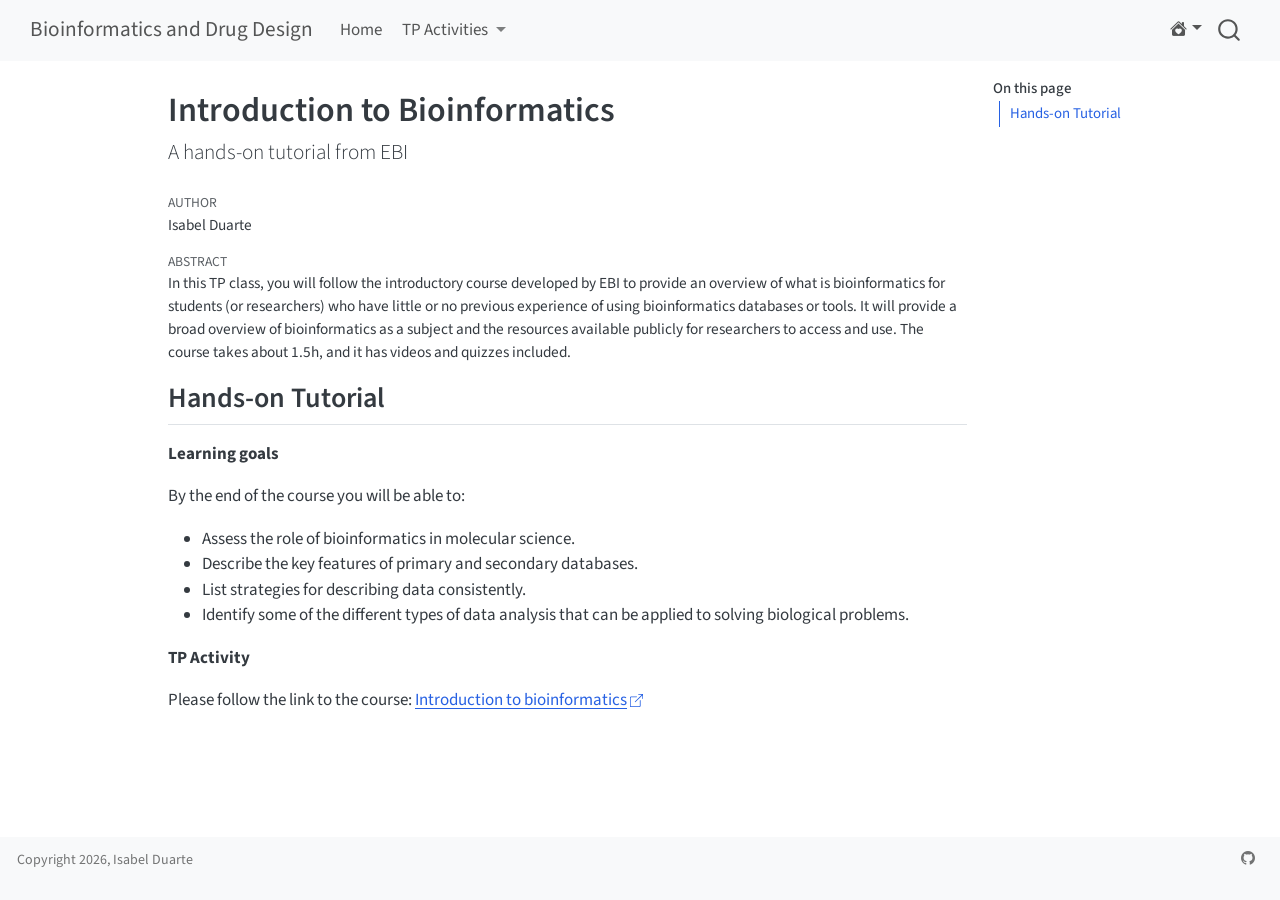
==== docs/1.bioinf-intro-tutorial.html @ 3aa72921 "Corrected Ensembl part2 tutorial" ====
<!DOCTYPE html>
<html xmlns="http://www.w3.org/1999/xhtml" lang="en" xml:lang="en"><head>

<meta charset="utf-8">
<meta name="generator" content="quarto-1.10.18">

<meta name="viewport" content="width=device-width, initial-scale=1.0, user-scalable=yes">

<meta name="author" content="Isabel Duarte">

<title>Introduction to Bioinformatics – Bioinformatics and Drug Design</title>
<style>
/* Default styles provided by pandoc.
** See https://pandoc.org/MANUAL.html#variables-for-html for config info.
*/
span.smallcaps{font-variant: small-caps;}
div.columns{display: flex; gap: 1.5em;}
div.column{flex: auto;}
@media screen {
div.columns{gap: min(4vw, 1.5em);}
div.column{overflow-x: auto;}
}
div.hanging-indent{margin-left: 1.5em; text-indent: -1.5em;}
ul.task-list{list-style: none;}
ul.task-list li input[type="checkbox"] {
  width: 0.8em;
  margin: 0 0.8em 0.2em -1em; /* quarto-specific, see https://github.com/quarto-dev/quarto-cli/issues/4556 */ 
  vertical-align: middle;
}
</style>


<script src="site_libs/quarto-nav/quarto-nav.js"></script>
<script src="site_libs/quarto-nav/headroom.min.js"></script>
<script src="site_libs/clipboard/clipboard.min.js"></script>
<script src="site_libs/quarto-search/autocomplete.umd.js"></script>
<script src="site_libs/quarto-search/fuse.min.js"></script>
<script src="site_libs/quarto-search/quarto-search.js"></script>
<meta name="quarto:offset" content="./">
<script src="site_libs/quarto-html/quarto.js" type="module"></script>
<script src="site_libs/quarto-html/tabsets/tabsets.js" type="module"></script>
<script src="site_libs/quarto-html/popper.min.js"></script>
<script src="site_libs/quarto-html/tippy.umd.min.js"></script>
<script src="site_libs/quarto-html/anchor.min.js"></script>
<link href="site_libs/quarto-html/tippy.css" rel="stylesheet">
<link href="site_libs/quarto-html/quarto-syntax-highlighting-64a204ab8560d761af7679ceaba22944.css" rel="stylesheet" id="quarto-text-highlighting-styles">
<script src="site_libs/bootstrap/bootstrap.min.js"></script>
<link href="site_libs/bootstrap/bootstrap-icons.css" rel="stylesheet">
<link href="site_libs/bootstrap/bootstrap-83ab476c863e17697e9685ff7eb1a190.min.css" rel="stylesheet" append-hash="true" id="quarto-bootstrap" data-mode="light">
<script id="quarto-search-options" type="application/json">{
  "location": "navbar",
  "copy-button": false,
  "collapse-after": 3,
  "panel-placement": "end",
  "type": "overlay",
  "limit": 50,
  "keyboard-shortcut": [
    "f",
    "/",
    "s"
  ],
  "show-item-context": false,
  "language": {
    "search-no-results-text": "No results",
    "search-matching-documents-text": "matching documents",
    "search-copy-link-title": "Copy link to search",
    "search-hide-matches-text": "Hide additional matches",
    "search-more-match-text": "more match in this document",
    "search-more-matches-text": "more matches in this document",
    "search-clear-button-title": "Clear",
    "search-text-placeholder": "",
    "search-detached-cancel-button-title": "Cancel",
    "search-submit-button-title": "Submit",
    "search-label": "Search"
  }
}</script>
<style>html{ scroll-behavior: smooth; }</style>


<link rel="stylesheet" href="styles.css">
</head>

<body class="nav-fixed quarto-light">

<div id="quarto-search-results"></div>
  <header id="quarto-header" class="headroom fixed-top">
    <nav class="navbar navbar-expand-lg " data-bs-theme="dark">
      <div class="navbar-container container-fluid">
      <div class="navbar-brand-container mx-auto">
    <a class="navbar-brand" href="./index.html">
    <span class="navbar-title">Bioinformatics and Drug Design</span>
    </a>
  </div>
            <div id="quarto-search" class="" title="Search"></div>
          <button class="navbar-toggler" type="button" data-bs-toggle="collapse" data-bs-target="#navbarCollapse" aria-controls="navbarCollapse" role="menu" aria-expanded="false" aria-label="Toggle navigation" onclick="if (window.quartoToggleHeadroom) { window.quartoToggleHeadroom(); }">
  <span class="navbar-toggler-icon"></span>
</button>
          <div class="collapse navbar-collapse" id="navbarCollapse">
            <ul class="navbar-nav navbar-nav-scroll me-auto">
  <li class="nav-item">
    <a class="nav-link" href="./index.html"> 
<span class="menu-text">Home</span></a>
  </li>  
  <li class="nav-item dropdown ">
    <a class="nav-link dropdown-toggle" href="#" id="nav-menu-tp-activities" role="link" data-bs-toggle="dropdown" aria-expanded="false">
 <span class="menu-text">TP Activities</span>
    </a>
    <ul class="dropdown-menu" aria-labelledby="nav-menu-tp-activities">    
        <li>
    <a class="dropdown-item" href="./1.bioinf-intro-tutorial.html">
 <span class="dropdown-text">Introduction to Bioinformatics</span></a>
  </li>  
        <li>
    <a class="dropdown-item" href="./2.ensembl-tutorial-part1.html">
 <span class="dropdown-text">Ensembl genes and transcripts | Part 1</span></a>
  </li>  
        <li>
    <a class="dropdown-item" href="./2.ensembl-tutorial-part2.html">
 <span class="dropdown-text">Ensembl genes and transcripts | Part 2</span></a>
  </li>  
    </ul>
  </li>
</ul>
          </div> <!-- /navcollapse -->
            <div class="quarto-navbar-tools">
    <div class="dropdown">
      <a href="" title="" id="quarto-navigation-tool-dropdown-0" class="quarto-navigation-tool dropdown-toggle px-1" data-bs-toggle="dropdown" aria-expanded="false" role="link" aria-label=""><i class="bi bi-house-heart-fill"></i></a>
      <ul class="dropdown-menu" aria-labelledby="quarto-navigation-tool-dropdown-0">
          <li>
            <a class="dropdown-item quarto-navbar-tools-item" href="https://www.ualg.pt/">
            Universidade do Algarve
            </a>
          </li>
      </ul>
    </div>
</div>
      </div> <!-- /container-fluid -->
    </nav>
</header>
<!-- content -->
<div id="quarto-content" class="quarto-container page-columns page-rows-contents page-layout-article page-navbar">
<!-- sidebar -->
<!-- margin-sidebar -->
    <div id="quarto-margin-sidebar" class="sidebar margin-sidebar">
        <nav id="TOC" role="doc-toc" class="toc-active" data-toc-expanded="2">
    <h2 id="toc-title">On this page</h2>
   
  <ul>
  <li><a href="#hands-on-tutorial" id="toc-hands-on-tutorial" class="nav-link active" data-scroll-target="#hands-on-tutorial">Hands-on Tutorial</a></li>
  </ul>
</nav>
    </div>
<!-- main -->
<main class="content" id="quarto-document-content">

<header id="title-block-header" class="quarto-title-block default">
<div class="quarto-title">
<h1 class="title">Introduction to Bioinformatics</h1>
<p class="subtitle lead">A hands-on tutorial from EBI</p>
</div>



<div class="quarto-title-meta">

    <div>
    <div class="quarto-title-meta-heading">Author</div>
    <div class="quarto-title-meta-contents">
             <p>Isabel Duarte </p>
          </div>
  </div>
    
  
    
  </div>
  
<div>
  <div class="abstract">
    <div class="block-title">Abstract</div>
    <p>In this TP class, you will follow the introductory course developed by EBI to provide an overview of what is bioinformatics for students (or researchers) who have little or no previous experience of using bioinformatics databases or tools. It will provide a broad overview of bioinformatics as a subject and the resources available publicly for researchers to access and use. The course takes about 1.5h, and it has videos and quizzes included.</p>
  </div>
</div>


</header>


<section id="hands-on-tutorial" class="level2 unnumbered">
<h2 class="unnumbered anchored" data-anchor-id="hands-on-tutorial">Hands-on Tutorial</h2>
<p><strong>Learning goals</strong></p>
<p>By the end of the course you will be able to:</p>
<ul>
<li>Assess the role of bioinformatics in molecular science.</li>
<li>Describe the key features of primary and secondary databases.</li>
<li>List strategies for describing data consistently.</li>
<li>Identify some of the different types of data analysis that can be applied to solving biological problems.</li>
</ul>
<p><strong>TP Activity</strong></p>
<p>Please follow the link to the course: <a href="https://www.ebi.ac.uk/training/online/courses/bioinformatics-terrified/">Introduction to bioinformatics</a></p>


</section>

<a onclick="window.scrollTo(0, 0); return false;" role="button" id="quarto-back-to-top"><i class="bi bi-arrow-up"></i> Back to top</a></main> <!-- /main -->
<script id="quarto-html-after-body" type="application/javascript">
  window.document.addEventListener("DOMContentLoaded", function (event) {
    const icon = "";
    const anchorJS = new window.AnchorJS();
    anchorJS.options = {
      placement: 'right',
      icon: icon
    };
    anchorJS.add('.anchored');
    const isCodeAnnotation = (el) => {
      for (const clz of el.classList) {
        if (clz.startsWith('code-annotation-')) {                     
          return true;
        }
      }
      return false;
    }
    const onCopySuccess = function(e) {
      // button target
      const button = e.trigger;
      // don't keep focus
      button.blur();
      // flash "checked"
      button.classList.add('code-copy-button-checked');
      var currentTitle = button.getAttribute("title");
      button.setAttribute("title", "Copied!");
      let tooltip;
      if (window.bootstrap) {
        button.setAttribute("data-bs-toggle", "tooltip");
        button.setAttribute("data-bs-placement", "left");
        button.setAttribute("data-bs-title", "Copied!");
        tooltip = new bootstrap.Tooltip(button, 
          { trigger: "manual", 
            customClass: "code-copy-button-tooltip",
            offset: [0, -8]});
        tooltip.show();    
      }
      setTimeout(function() {
        if (tooltip) {
          tooltip.hide();
          button.removeAttribute("data-bs-title");
          button.removeAttribute("data-bs-toggle");
          button.removeAttribute("data-bs-placement");
        }
        button.setAttribute("title", currentTitle);
        button.classList.remove('code-copy-button-checked');
      }, 1000);
      // clear code selection
      e.clearSelection();
    }
    const getTextToCopy = function(trigger) {
      const outerScaffold = trigger.parentElement.cloneNode(true);
      const codeEl = outerScaffold.querySelector('code');
      for (const childEl of codeEl.children) {
        if (isCodeAnnotation(childEl)) {
          childEl.remove();
        }
      }
      return codeEl.innerText;
    }
    const clipboard = new window.ClipboardJS('.code-copy-button:not([data-in-quarto-modal])', {
      text: getTextToCopy
    });
    clipboard.on('success', onCopySuccess);
    if (window.document.getElementById('quarto-embedded-source-code-modal')) {
      const clipboardModal = new window.ClipboardJS('.code-copy-button[data-in-quarto-modal]', {
        text: getTextToCopy,
        container: window.document.getElementById('quarto-embedded-source-code-modal')
      });
      clipboardModal.on('success', onCopySuccess);
    }
      var localhostRegex = new RegExp(/^(?:http|https):\/\/localhost\:?[0-9]*\//);
      var mailtoRegex = new RegExp(/^mailto:/);
        var filterRegex = new RegExp('/' + window.location.host + '/');
      var isInternal = (href) => {
          return filterRegex.test(href) || localhostRegex.test(href) || mailtoRegex.test(href);
      }
      // Inspect non-navigation links and adorn them if external
     var links = window.document.querySelectorAll('a[href]:not(.nav-link):not(.navbar-brand):not(.toc-action):not(.sidebar-link):not(.sidebar-item-toggle):not(.pagination-link):not(.no-external):not([aria-hidden]):not(.dropdown-item):not(.quarto-navigation-tool):not(.about-link)');
      for (var i=0; i<links.length; i++) {
        const link = links[i];
        if (!isInternal(link.href)) {
          // undo the damage that might have been done by quarto-nav.js in the case of
          // links that we want to consider external
          if (link.dataset.originalHref !== undefined) {
            link.href = link.dataset.originalHref;
          }
            // target, if specified
            link.setAttribute("target", "_blank");
            if (link.getAttribute("rel") === null) {
              link.setAttribute("rel", "noopener");
            }
            // default icon
            link.classList.add("external");
        }
      }
    function tippyHover(el, contentFn, onTriggerFn, onUntriggerFn) {
      const config = {
        allowHTML: true,
        maxWidth: 500,
        delay: 100,
        arrow: false,
        appendTo: function(el) {
            return el.parentElement;
        },
        interactive: true,
        interactiveBorder: 10,
        theme: 'quarto',
        placement: 'bottom-start',
      };
      if (contentFn) {
        config.content = contentFn;
      }
      if (onTriggerFn) {
        config.onTrigger = onTriggerFn;
      }
      if (onUntriggerFn) {
        config.onUntrigger = onUntriggerFn;
      }
      window.tippy(el, config); 
    }
    const noterefs = window.document.querySelectorAll('a[role="doc-noteref"]');
    for (var i=0; i<noterefs.length; i++) {
      const ref = noterefs[i];
      tippyHover(ref, function() {
        // use id or data attribute instead here
        let href = ref.getAttribute('data-footnote-href') || ref.getAttribute('href');
        try { href = new URL(href).hash; } catch {}
        const id = href.replace(/^#\/?/, "");
        const note = window.document.getElementById(id);
        if (note) {
          return note.innerHTML;
        } else {
          return "";
        }
      });
    }
    const xrefs = window.document.querySelectorAll('a.quarto-xref');
    const processXRef = (id, note) => {
      // Strip column container classes
      const stripColumnClz = (el) => {
        el.classList.remove("page-full", "page-columns");
        if (el.children) {
          for (const child of el.children) {
            stripColumnClz(child);
          }
        }
      }
      stripColumnClz(note)
      if (id === null || id.startsWith('sec-')) {
        // Special case sections, only their first couple elements
        const container = document.createElement("div");
        if (note.children && note.children.length > 2) {
          container.appendChild(note.children[0].cloneNode(true));
          for (let i = 1; i < note.children.length; i++) {
            const child = note.children[i];
            if (child.tagName === "P" && child.innerText === "") {
              continue;
            } else {
              container.appendChild(child.cloneNode(true));
              break;
            }
          }
          if (window.Quarto?.typesetMath) {
            window.Quarto.typesetMath(container);
          }
          return container.innerHTML
        } else {
          if (window.Quarto?.typesetMath) {
            window.Quarto.typesetMath(note);
          }
          return note.innerHTML;
        }
      } else {
        // Remove any anchor links if they are present
        const anchorLink = note.querySelector('a.anchorjs-link');
        if (anchorLink) {
          anchorLink.remove();
        }
        if (window.Quarto?.typesetMath) {
          window.Quarto.typesetMath(note);
        }
        if (note.classList.contains("callout")) {
          return note.outerHTML;
        } else {
          return note.innerHTML;
        }
      }
    }
    for (var i=0; i<xrefs.length; i++) {
      const xref = xrefs[i];
      tippyHover(xref, undefined, function(instance) {
        instance.disable();
        let url = xref.getAttribute('href');
        let hash = undefined; 
        if (url.startsWith('#')) {
          hash = url;
        } else {
          try { hash = new URL(url).hash; } catch {}
        }
        if (hash) {
          const id = hash.replace(/^#\/?/, "");
          const note = window.document.getElementById(id);
          if (note !== null) {
            try {
              const html = processXRef(id, note.cloneNode(true));
              instance.setContent(html);
            } finally {
              instance.enable();
              instance.show();
            }
          } else {
            // See if we can fetch this
            fetch(url.split('#')[0])
            .then(res => res.text())
            .then(html => {
              const parser = new DOMParser();
              const htmlDoc = parser.parseFromString(html, "text/html");
              const note = htmlDoc.getElementById(id);
              if (note !== null) {
                const html = processXRef(id, note);
                instance.setContent(html);
              } 
            }).finally(() => {
              instance.enable();
              instance.show();
            });
          }
        } else {
          // See if we can fetch a full url (with no hash to target)
          // This is a special case and we should probably do some content thinning / targeting
          fetch(url)
          .then(res => res.text())
          .then(html => {
            const parser = new DOMParser();
            const htmlDoc = parser.parseFromString(html, "text/html");
            const note = htmlDoc.querySelector('main.content');
            if (note !== null) {
              // This should only happen for chapter cross references
              // (since there is no id in the URL)
              // remove the first header
              if (note.children.length > 0 && note.children[0].tagName === "HEADER") {
                note.children[0].remove();
              }
              const html = processXRef(null, note);
              instance.setContent(html);
            } 
          }).finally(() => {
            instance.enable();
            instance.show();
          });
        }
      }, function(instance) {
      });
    }
        let selectedAnnoteEl;
        const selectorForAnnotation = ( cell, annotation) => {
          let cellAttr = 'data-code-cell="' + cell + '"';
          let lineAttr = 'data-code-annotation="' +  annotation + '"';
          const selector = 'span[' + cellAttr + '][' + lineAttr + ']';
          return selector;
        }
        const selectCodeLines = (annoteEl) => {
          const doc = window.document;
          const targetCell = annoteEl.getAttribute("data-target-cell");
          const targetAnnotation = annoteEl.getAttribute("data-target-annotation");
          const annoteSpan = window.document.querySelector(selectorForAnnotation(targetCell, targetAnnotation));
          const lines = annoteSpan.getAttribute("data-code-lines").split(",");
          const lineIds = lines.map((line) => {
            return targetCell + "-" + line;
          })
          let top = null;
          let height = null;
          let parent = null;
          if (lineIds.length > 0) {
              //compute the position of the single el (top and bottom and make a div)
              const el = window.document.getElementById(lineIds[0]);
              top = el.offsetTop;
              height = el.offsetHeight;
              parent = el.parentElement.parentElement;
            if (lineIds.length > 1) {
              const lastEl = window.document.getElementById(lineIds[lineIds.length - 1]);
              const bottom = lastEl.offsetTop + lastEl.offsetHeight;
              height = bottom - top;
            }
            if (top !== null && height !== null && parent !== null) {
              // cook up a div (if necessary) and position it 
              let div = window.document.getElementById("code-annotation-line-highlight");
              if (div === null) {
                div = window.document.createElement("div");
                div.setAttribute("id", "code-annotation-line-highlight");
                div.style.position = 'absolute';
                parent.appendChild(div);
              }
              div.style.top = top - 2 + "px";
              div.style.height = height + 4 + "px";
              div.style.left = 0;
              let gutterDiv = window.document.getElementById("code-annotation-line-highlight-gutter");
              if (gutterDiv === null) {
                gutterDiv = window.document.createElement("div");
                gutterDiv.setAttribute("id", "code-annotation-line-highlight-gutter");
                gutterDiv.style.position = 'absolute';
                const codeCell = window.document.getElementById(targetCell);
                const gutter = codeCell.querySelector('.code-annotation-gutter');
                gutter.appendChild(gutterDiv);
              }
              gutterDiv.style.top = top - 2 + "px";
              gutterDiv.style.height = height + 4 + "px";
            }
            selectedAnnoteEl = annoteEl;
          }
        };
        const unselectCodeLines = () => {
          const elementsIds = ["code-annotation-line-highlight", "code-annotation-line-highlight-gutter"];
          elementsIds.forEach((elId) => {
            const div = window.document.getElementById(elId);
            if (div) {
              div.remove();
            }
          });
          selectedAnnoteEl = undefined;
        };
          // Handle positioning of the toggle
      window.addEventListener(
        "resize",
        throttle(() => {
          elRect = undefined;
          if (selectedAnnoteEl) {
            selectCodeLines(selectedAnnoteEl);
          }
        }, 10)
      );
      function throttle(fn, ms) {
      let throttle = false;
      let timer;
        return (...args) => {
          if(!throttle) { // first call gets through
              fn.apply(this, args);
              throttle = true;
          } else { // all the others get throttled
              if(timer) clearTimeout(timer); // cancel #2
              timer = setTimeout(() => {
                fn.apply(this, args);
                timer = throttle = false;
              }, ms);
          }
        };
      }
        // Attach click handler to the DT
        const annoteDls = window.document.querySelectorAll('dt[data-target-cell]');
        for (const annoteDlNode of annoteDls) {
          annoteDlNode.addEventListener('click', (event) => {
            const clickedEl = event.target;
            if (clickedEl !== selectedAnnoteEl) {
              unselectCodeLines();
              const activeEl = window.document.querySelector('dt[data-target-cell].code-annotation-active');
              if (activeEl) {
                activeEl.classList.remove('code-annotation-active');
              }
              selectCodeLines(clickedEl);
              clickedEl.classList.add('code-annotation-active');
            } else {
              // Unselect the line
              unselectCodeLines();
              clickedEl.classList.remove('code-annotation-active');
            }
          });
        }
    const findCites = (el) => {
      const parentEl = el.parentElement;
      if (parentEl) {
        const cites = parentEl.dataset.cites;
        if (cites) {
          return {
            el,
            cites: cites.split(' ')
          };
        } else {
          return findCites(el.parentElement)
        }
      } else {
        return undefined;
      }
    };
    var bibliorefs = window.document.querySelectorAll('a[role="doc-biblioref"]');
    for (var i=0; i<bibliorefs.length; i++) {
      const ref = bibliorefs[i];
      const citeInfo = findCites(ref);
      if (citeInfo) {
        tippyHover(citeInfo.el, function() {
          var popup = window.document.createElement('div');
          citeInfo.cites.forEach(function(cite) {
            var citeDiv = window.document.createElement('div');
            citeDiv.classList.add('hanging-indent');
            citeDiv.classList.add('csl-entry');
            var biblioDiv = window.document.getElementById('ref-' + cite);
            if (biblioDiv) {
              citeDiv.innerHTML = biblioDiv.innerHTML;
            }
            popup.appendChild(citeDiv);
          });
          return popup.innerHTML;
        });
      }
    }
  });
  </script>
</div> <!-- /content -->
<footer class="footer">
  <div class="nav-footer">
    <div class="nav-footer-left">
<p>Copyright 2026, Isabel Duarte</p>
</div>   
    <div class="nav-footer-center">
      &nbsp;
    </div>
    <div class="nav-footer-right">
      <ul class="footer-items list-unstyled">
    <li class="nav-item compact">
    <a class="nav-link" href="https://github.com/instructr/ualg.bioinf.drug.design.2026">
      <i class="bi bi-github" role="img">
</i> 
    </a>
  </li>  
</ul>
    </div>
  </div>
</footer>




<script src="site_libs/quarto-html/zenscroll-min.js"></script>
</body></html>
---- docs/site_libs/quarto-html/tippy.css ----
.tippy-box[data-animation=fade][data-state=hidden]{opacity:0}[data-tippy-root]{max-width:calc(100vw - 10px)}.tippy-box{position:relative;background-color:#333;color:#fff;border-radius:4px;font-size:14px;line-height:1.4;white-space:normal;outline:0;transition-property:transform,visibility,opacity}.tippy-box[data-placement^=top]>.tippy-arrow{bottom:0}.tippy-box[data-placement^=top]>.tippy-arrow:before{bottom:-7px;left:0;border-width:8px 8px 0;border-top-color:initial;transform-origin:center top}.tippy-box[data-placement^=bottom]>.tippy-arrow{top:0}.tippy-box[data-placement^=bottom]>.tippy-arrow:before{top:-7px;left:0;border-width:0 8px 8px;border-bottom-color:initial;transform-origin:center bottom}.tippy-box[data-placement^=left]>.tippy-arrow{right:0}.tippy-box[data-placement^=left]>.tippy-arrow:before{border-width:8px 0 8px 8px;border-left-color:initial;right:-7px;transform-origin:center left}.tippy-box[data-placement^=right]>.tippy-arrow{left:0}.tippy-box[data-placement^=right]>.tippy-arrow:before{left:-7px;border-width:8px 8px 8px 0;border-right-color:initial;transform-origin:center right}.tippy-box[data-inertia][data-state=visible]{transition-timing-function:cubic-bezier(.54,1.5,.38,1.11)}.tippy-arrow{width:16px;height:16px;color:#333}.tippy-arrow:before{content:"";position:absolute;border-color:transparent;border-style:solid}.tippy-content{position:relative;padding:5px 9px;z-index:1}
---- docs/site_libs/quarto-html/quarto-syntax-highlighting-64a204ab8560d761af7679ceaba22944.css ----
/* quarto syntax highlight colors */
:root {
  --quarto-hl-ot-color: #003B4F;
  --quarto-hl-at-color: #657422;
  --quarto-hl-ss-color: #20794D;
  --quarto-hl-an-color: #5E5E5E;
  --quarto-hl-fu-color: #4758AB;
  --quarto-hl-st-color: #20794D;
  --quarto-hl-cf-color: #003B4F;
  --quarto-hl-op-color: #5E5E5E;
  --quarto-hl-er-color: #AD0000;
  --quarto-hl-bn-color: #AD0000;
  --quarto-hl-al-color: #AD0000;
  --quarto-hl-va-color: #111111;
  --quarto-hl-bu-color: inherit;
  --quarto-hl-ex-color: inherit;
  --quarto-hl-pp-color: #AD0000;
  --quarto-hl-in-color: #5E5E5E;
  --quarto-hl-vs-color: #20794D;
  --quarto-hl-wa-color: #5E5E5E;
  --quarto-hl-do-color: #5E5E5E;
  --quarto-hl-im-color: #00769E;
  --quarto-hl-ch-color: #20794D;
  --quarto-hl-dt-color: #AD0000;
  --quarto-hl-fl-color: #AD0000;
  --quarto-hl-co-color: #5E5E5E;
  --quarto-hl-cv-color: #5E5E5E;
  --quarto-hl-cn-color: #8f5902;
  --quarto-hl-sc-color: #5E5E5E;
  --quarto-hl-dv-color: #AD0000;
  --quarto-hl-kw-color: #003B4F;
}

/* other quarto variables */
:root {
  --quarto-font-monospace: SFMono-Regular, Menlo, Monaco, Consolas, "Liberation Mono", "Courier New", monospace;
}

/* syntax highlight based on Pandoc's rules */
pre > code.sourceCode > span {
  color: #003B4F;
}

code.sourceCode > span {
  color: #003B4F;
}

div.sourceCode,
div.sourceCode pre.sourceCode {
  color: #003B4F;
}

/* Normal */
code span {
  color: #003B4F;
}

/* Alert */
code span.al {
  color: #AD0000;
  font-style: inherit;
}

/* Annotation */
code span.an {
  color: #5E5E5E;
  font-style: inherit;
}

/* Attribute */
code span.at {
  color: #657422;
  font-style: inherit;
}

/* BaseN */
code span.bn {
  color: #AD0000;
  font-style: inherit;
}

/* BuiltIn */
code span.bu {
  font-style: inherit;
}

/* ControlFlow */
code span.cf {
  color: #003B4F;
  font-weight: bold;
  font-style: inherit;
}

/* Char */
code span.ch {
  color: #20794D;
  font-style: inherit;
}

/* Constant */
code span.cn {
  color: #8f5902;
  font-style: inherit;
}

/* Comment */
code span.co {
  color: #5E5E5E;
  font-style: inherit;
}

/* CommentVar */
code span.cv {
  color: #5E5E5E;
  font-style: italic;
}

/* Documentation */
code span.do {
  color: #5E5E5E;
  font-style: italic;
}

/* DataType */
code span.dt {
  color: #AD0000;
  font-style: inherit;
}

/* DecVal */
code span.dv {
  color: #AD0000;
  font-style: inherit;
}

/* Error */
code span.er {
  color: #AD0000;
  font-style: inherit;
}

/* Extension */
code span.ex {
  font-style: inherit;
}

/* Float */
code span.fl {
  color: #AD0000;
  font-style: inherit;
}

/* Function */
code span.fu {
  color: #4758AB;
  font-style: inherit;
}

/* Import */
code span.im {
  color: #00769E;
  font-style: inherit;
}

/* Information */
code span.in {
  color: #5E5E5E;
  font-style: inherit;
}

/* Keyword */
code span.kw {
  color: #003B4F;
  font-weight: bold;
  font-style: inherit;
}

/* Operator */
code span.op {
  color: #5E5E5E;
  font-style: inherit;
}

/* Other */
code span.ot {
  color: #003B4F;
  font-style: inherit;
}

/* Preprocessor */
code span.pp {
  color: #AD0000;
  font-style: inherit;
}

/* SpecialChar */
code span.sc {
  color: #5E5E5E;
  font-style: inherit;
}

/* SpecialString */
code span.ss {
  color: #20794D;
  font-style: inherit;
}

/* String */
code span.st {
  color: #20794D;
  font-style: inherit;
}

/* Variable */
code span.va {
  color: #111111;
  font-style: inherit;
}

/* VerbatimString */
code span.vs {
  color: #20794D;
  font-style: inherit;
}

/* Warning */
code span.wa {
  color: #5E5E5E;
  font-style: italic;
}

.prevent-inlining {
  content: "</";
}

/*# sourceMappingURL=9d8d5bb603a83b8298b89080a598c93b.css.map */
---- docs/styles.css ----
/* Light styling for the tutorial callouts.
   Delete this file (and the `css:` line in the YAML header) if you prefer
   plain Quarto defaults. */

:root {
  --tut-handson: #1e6b52;
  --tut-question: #8a5a00;
  --tut-answer: #2b5d9e;
}

/* Hands-on blocks (callout-tip) */
div.callout-tip.callout {
  border-left-color: var(--tut-handson);
}
div.callout-tip .callout-title {
  background-color: rgba(30, 107, 82, 0.08);
}

/* Question blocks (callout-warning) */
div.callout-warning.callout {
  border-left-color: var(--tut-question);
}
div.callout-warning .callout-title {
  background-color: rgba(138, 90, 0, 0.08);
}

/* Answers nested inside questions */
div.callout-warning div.callout-note.callout {
  border-left-color: var(--tut-answer);
  margin-top: 0.75rem;
}

/* A little more room around figures */
figure {
  margin: 2rem auto;
}

figcaption {
  font-size: 0.9em;
  color: #555;
}

/* Practical-details table */
table {
  font-size: 0.95em;
}
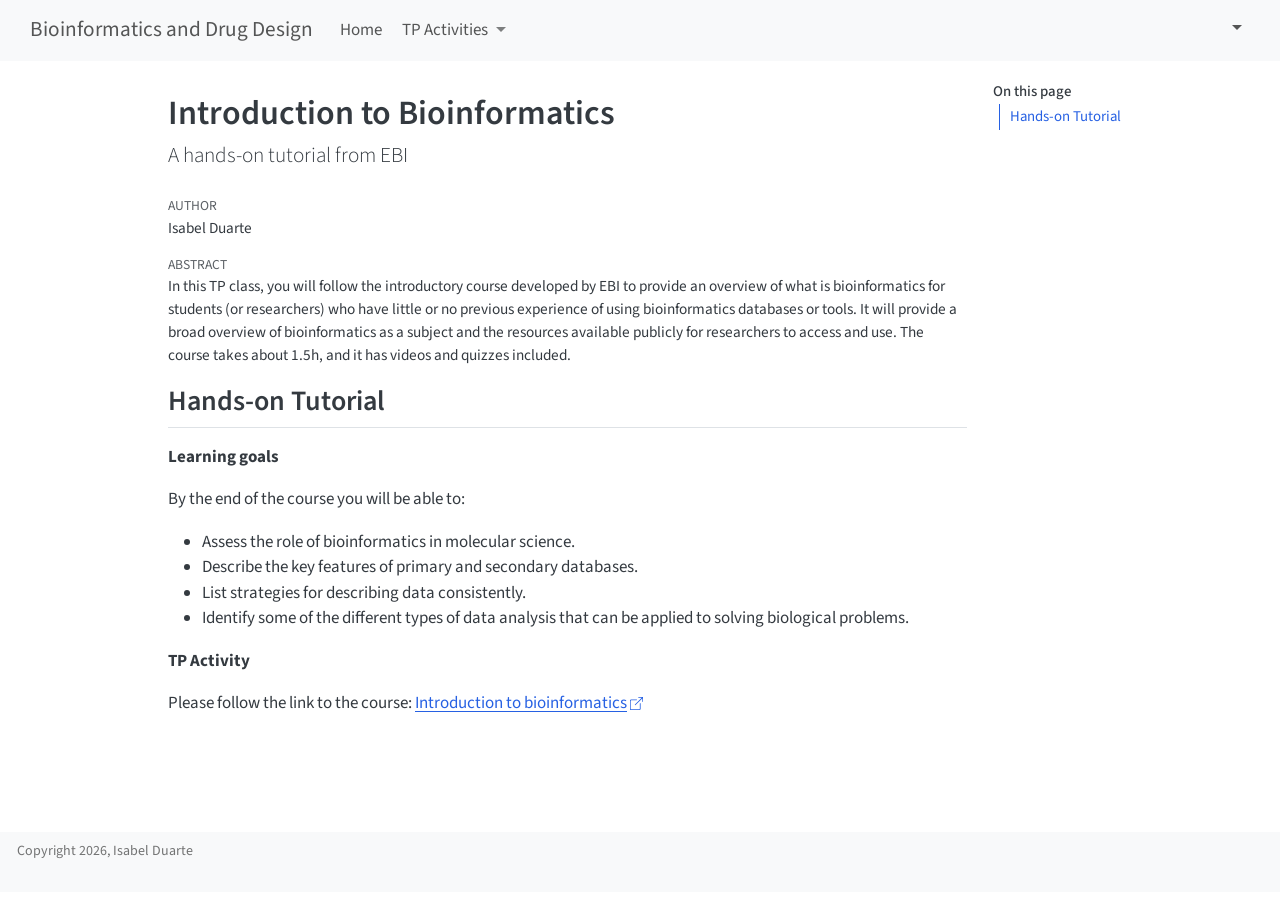
==== commit 2593bb81: "Publish UniProt tutorial" ====
--- a/docs/1.bioinf-intro-tutorial.html
+++ b/docs/1.bioinf-intro-tutorial.html
@@ -2,7 +2,7 @@
 <html xmlns="http://www.w3.org/1999/xhtml" lang="en" xml:lang="en"><head>
 
 <meta charset="utf-8">
-<meta name="generator" content="quarto-1.10.18">
+<meta name="generator" content="quarto-1.5.57">
 
 <meta name="viewport" content="width=device-width, initial-scale=1.0, user-scalable=yes">
 
@@ -10,16 +10,10 @@
 
 <title>Introduction to Bioinformatics – Bioinformatics and Drug Design</title>
 <style>
-/* Default styles provided by pandoc.
-** See https://pandoc.org/MANUAL.html#variables-for-html for config info.
-*/
+code{white-space: pre-wrap;}
 span.smallcaps{font-variant: small-caps;}
-div.columns{display: flex; gap: 1.5em;}
-div.column{flex: auto;}
-@media screen {
-div.columns{gap: min(4vw, 1.5em);}
-div.column{overflow-x: auto;}
-}
+div.columns{display: flex; gap: min(4vw, 1.5em);}
+div.column{flex: auto; overflow-x: auto;}
 div.hanging-indent{margin-left: 1.5em; text-indent: -1.5em;}
 ul.task-list{list-style: none;}
 ul.task-list li input[type="checkbox"] {
@@ -37,16 +31,15 @@
 <script src="site_libs/quarto-search/fuse.min.js"></script>
 <script src="site_libs/quarto-search/quarto-search.js"></script>
 <meta name="quarto:offset" content="./">
-<script src="site_libs/quarto-html/quarto.js" type="module"></script>
-<script src="site_libs/quarto-html/tabsets/tabsets.js" type="module"></script>
+<script src="site_libs/quarto-html/quarto.js"></script>
 <script src="site_libs/quarto-html/popper.min.js"></script>
 <script src="site_libs/quarto-html/tippy.umd.min.js"></script>
 <script src="site_libs/quarto-html/anchor.min.js"></script>
 <link href="site_libs/quarto-html/tippy.css" rel="stylesheet">
-<link href="site_libs/quarto-html/quarto-syntax-highlighting-64a204ab8560d761af7679ceaba22944.css" rel="stylesheet" id="quarto-text-highlighting-styles">
+<link href="site_libs/quarto-html/quarto-syntax-highlighting.css" rel="stylesheet" id="quarto-text-highlighting-styles">
 <script src="site_libs/bootstrap/bootstrap.min.js"></script>
 <link href="site_libs/bootstrap/bootstrap-icons.css" rel="stylesheet">
-<link href="site_libs/bootstrap/bootstrap-83ab476c863e17697e9685ff7eb1a190.min.css" rel="stylesheet" append-hash="true" id="quarto-bootstrap" data-mode="light">
+<link href="site_libs/bootstrap/bootstrap.min.css" rel="stylesheet" id="quarto-bootstrap" data-mode="light">
 <script id="quarto-search-options" type="application/json">{
   "location": "navbar",
   "copy-button": false,
@@ -80,7 +73,7 @@
 <link rel="stylesheet" href="styles.css">
 </head>
 
-<body class="nav-fixed quarto-light">
+<body class="nav-fixed">
 
 <div id="quarto-search-results"></div>
   <header id="quarto-header" class="headroom fixed-top">
@@ -118,6 +111,10 @@
     <a class="dropdown-item" href="./2.ensembl-tutorial-part2.html">
  <span class="dropdown-text">Ensembl genes and transcripts | Part 2</span></a>
   </li>  
+        <li>
+    <a class="dropdown-item" href="./3.uniprot-tutorial.html">
+ <span class="dropdown-text">One protein along the UniProt page</span></a>
+  </li>  
     </ul>
   </li>
 </ul>
@@ -203,250 +200,246 @@
 
 <a onclick="window.scrollTo(0, 0); return false;" role="button" id="quarto-back-to-top"><i class="bi bi-arrow-up"></i> Back to top</a></main> <!-- /main -->
 <script id="quarto-html-after-body" type="application/javascript">
-  window.document.addEventListener("DOMContentLoaded", function (event) {
-    const icon = "";
-    const anchorJS = new window.AnchorJS();
-    anchorJS.options = {
-      placement: 'right',
-      icon: icon
-    };
-    anchorJS.add('.anchored');
-    const isCodeAnnotation = (el) => {
-      for (const clz of el.classList) {
-        if (clz.startsWith('code-annotation-')) {                     
-          return true;
-        }
-      }
-      return false;
-    }
-    const onCopySuccess = function(e) {
-      // button target
-      const button = e.trigger;
-      // don't keep focus
-      button.blur();
-      // flash "checked"
-      button.classList.add('code-copy-button-checked');
-      var currentTitle = button.getAttribute("title");
-      button.setAttribute("title", "Copied!");
-      let tooltip;
-      if (window.bootstrap) {
-        button.setAttribute("data-bs-toggle", "tooltip");
-        button.setAttribute("data-bs-placement", "left");
-        button.setAttribute("data-bs-title", "Copied!");
-        tooltip = new bootstrap.Tooltip(button, 
-          { trigger: "manual", 
-            customClass: "code-copy-button-tooltip",
-            offset: [0, -8]});
-        tooltip.show();    
-      }
-      setTimeout(function() {
-        if (tooltip) {
-          tooltip.hide();
-          button.removeAttribute("data-bs-title");
-          button.removeAttribute("data-bs-toggle");
-          button.removeAttribute("data-bs-placement");
-        }
-        button.setAttribute("title", currentTitle);
-        button.classList.remove('code-copy-button-checked');
-      }, 1000);
-      // clear code selection
-      e.clearSelection();
-    }
-    const getTextToCopy = function(trigger) {
-      const outerScaffold = trigger.parentElement.cloneNode(true);
-      const codeEl = outerScaffold.querySelector('code');
+window.document.addEventListener("DOMContentLoaded", function (event) {
+  const toggleBodyColorMode = (bsSheetEl) => {
+    const mode = bsSheetEl.getAttribute("data-mode");
+    const bodyEl = window.document.querySelector("body");
+    if (mode === "dark") {
+      bodyEl.classList.add("quarto-dark");
+      bodyEl.classList.remove("quarto-light");
+    } else {
+      bodyEl.classList.add("quarto-light");
+      bodyEl.classList.remove("quarto-dark");
+    }
+  }
+  const toggleBodyColorPrimary = () => {
+    const bsSheetEl = window.document.querySelector("link#quarto-bootstrap");
+    if (bsSheetEl) {
+      toggleBodyColorMode(bsSheetEl);
+    }
+  }
+  toggleBodyColorPrimary();  
+  const icon = "";
+  const anchorJS = new window.AnchorJS();
+  anchorJS.options = {
+    placement: 'right',
+    icon: icon
+  };
+  anchorJS.add('.anchored');
+  const isCodeAnnotation = (el) => {
+    for (const clz of el.classList) {
+      if (clz.startsWith('code-annotation-')) {                     
+        return true;
+      }
+    }
+    return false;
+  }
+  const onCopySuccess = function(e) {
+    // button target
+    const button = e.trigger;
+    // don't keep focus
+    button.blur();
+    // flash "checked"
+    button.classList.add('code-copy-button-checked');
+    var currentTitle = button.getAttribute("title");
+    button.setAttribute("title", "Copied!");
+    let tooltip;
+    if (window.bootstrap) {
+      button.setAttribute("data-bs-toggle", "tooltip");
+      button.setAttribute("data-bs-placement", "left");
+      button.setAttribute("data-bs-title", "Copied!");
+      tooltip = new bootstrap.Tooltip(button, 
+        { trigger: "manual", 
+          customClass: "code-copy-button-tooltip",
+          offset: [0, -8]});
+      tooltip.show();    
+    }
+    setTimeout(function() {
+      if (tooltip) {
+        tooltip.hide();
+        button.removeAttribute("data-bs-title");
+        button.removeAttribute("data-bs-toggle");
+        button.removeAttribute("data-bs-placement");
+      }
+      button.setAttribute("title", currentTitle);
+      button.classList.remove('code-copy-button-checked');
+    }, 1000);
+    // clear code selection
+    e.clearSelection();
+  }
+  const getTextToCopy = function(trigger) {
+      const codeEl = trigger.previousElementSibling.cloneNode(true);
       for (const childEl of codeEl.children) {
         if (isCodeAnnotation(childEl)) {
           childEl.remove();
         }
       }
       return codeEl.innerText;
-    }
-    const clipboard = new window.ClipboardJS('.code-copy-button:not([data-in-quarto-modal])', {
-      text: getTextToCopy
+  }
+  const clipboard = new window.ClipboardJS('.code-copy-button:not([data-in-quarto-modal])', {
+    text: getTextToCopy
+  });
+  clipboard.on('success', onCopySuccess);
+  if (window.document.getElementById('quarto-embedded-source-code-modal')) {
+    // For code content inside modals, clipBoardJS needs to be initialized with a container option
+    // TODO: Check when it could be a function (https://github.com/zenorocha/clipboard.js/issues/860)
+    const clipboardModal = new window.ClipboardJS('.code-copy-button[data-in-quarto-modal]', {
+      text: getTextToCopy,
+      container: window.document.getElementById('quarto-embedded-source-code-modal')
     });
-    clipboard.on('success', onCopySuccess);
-    if (window.document.getElementById('quarto-embedded-source-code-modal')) {
-      const clipboardModal = new window.ClipboardJS('.code-copy-button[data-in-quarto-modal]', {
-        text: getTextToCopy,
-        container: window.document.getElementById('quarto-embedded-source-code-modal')
-      });
-      clipboardModal.on('success', onCopySuccess);
-    }
-      var localhostRegex = new RegExp(/^(?:http|https):\/\/localhost\:?[0-9]*\//);
-      var mailtoRegex = new RegExp(/^mailto:/);
-        var filterRegex = new RegExp('/' + window.location.host + '/');
-      var isInternal = (href) => {
-          return filterRegex.test(href) || localhostRegex.test(href) || mailtoRegex.test(href);
-      }
-      // Inspect non-navigation links and adorn them if external
-     var links = window.document.querySelectorAll('a[href]:not(.nav-link):not(.navbar-brand):not(.toc-action):not(.sidebar-link):not(.sidebar-item-toggle):not(.pagination-link):not(.no-external):not([aria-hidden]):not(.dropdown-item):not(.quarto-navigation-tool):not(.about-link)');
-      for (var i=0; i<links.length; i++) {
-        const link = links[i];
-        if (!isInternal(link.href)) {
-          // undo the damage that might have been done by quarto-nav.js in the case of
-          // links that we want to consider external
-          if (link.dataset.originalHref !== undefined) {
-            link.href = link.dataset.originalHref;
-          }
-            // target, if specified
-            link.setAttribute("target", "_blank");
-            if (link.getAttribute("rel") === null) {
-              link.setAttribute("rel", "noopener");
-            }
-            // default icon
-            link.classList.add("external");
-        }
-      }
-    function tippyHover(el, contentFn, onTriggerFn, onUntriggerFn) {
-      const config = {
-        allowHTML: true,
-        maxWidth: 500,
-        delay: 100,
-        arrow: false,
-        appendTo: function(el) {
-            return el.parentElement;
-        },
-        interactive: true,
-        interactiveBorder: 10,
-        theme: 'quarto',
-        placement: 'bottom-start',
-      };
-      if (contentFn) {
-        config.content = contentFn;
-      }
-      if (onTriggerFn) {
-        config.onTrigger = onTriggerFn;
-      }
-      if (onUntriggerFn) {
-        config.onUntrigger = onUntriggerFn;
-      }
-      window.tippy(el, config); 
-    }
-    const noterefs = window.document.querySelectorAll('a[role="doc-noteref"]');
-    for (var i=0; i<noterefs.length; i++) {
-      const ref = noterefs[i];
-      tippyHover(ref, function() {
-        // use id or data attribute instead here
-        let href = ref.getAttribute('data-footnote-href') || ref.getAttribute('href');
-        try { href = new URL(href).hash; } catch {}
-        const id = href.replace(/^#\/?/, "");
-        const note = window.document.getElementById(id);
-        if (note) {
-          return note.innerHTML;
-        } else {
-          return "";
-        }
-      });
-    }
-    const xrefs = window.document.querySelectorAll('a.quarto-xref');
-    const processXRef = (id, note) => {
-      // Strip column container classes
-      const stripColumnClz = (el) => {
-        el.classList.remove("page-full", "page-columns");
-        if (el.children) {
-          for (const child of el.children) {
-            stripColumnClz(child);
-          }
-        }
-      }
-      stripColumnClz(note)
-      if (id === null || id.startsWith('sec-')) {
-        // Special case sections, only their first couple elements
-        const container = document.createElement("div");
-        if (note.children && note.children.length > 2) {
-          container.appendChild(note.children[0].cloneNode(true));
-          for (let i = 1; i < note.children.length; i++) {
-            const child = note.children[i];
-            if (child.tagName === "P" && child.innerText === "") {
-              continue;
-            } else {
-              container.appendChild(child.cloneNode(true));
-              break;
-            }
-          }
-          if (window.Quarto?.typesetMath) {
-            window.Quarto.typesetMath(container);
-          }
-          return container.innerHTML
-        } else {
-          if (window.Quarto?.typesetMath) {
-            window.Quarto.typesetMath(note);
-          }
-          return note.innerHTML;
-        }
+    clipboardModal.on('success', onCopySuccess);
+  }
+    var localhostRegex = new RegExp(/^(?:http|https):\/\/localhost\:?[0-9]*\//);
+    var mailtoRegex = new RegExp(/^mailto:/);
+      var filterRegex = new RegExp('/' + window.location.host + '/');
+    var isInternal = (href) => {
+        return filterRegex.test(href) || localhostRegex.test(href) || mailtoRegex.test(href);
+    }
+    // Inspect non-navigation links and adorn them if external
+ 	var links = window.document.querySelectorAll('a[href]:not(.nav-link):not(.navbar-brand):not(.toc-action):not(.sidebar-link):not(.sidebar-item-toggle):not(.pagination-link):not(.no-external):not([aria-hidden]):not(.dropdown-item):not(.quarto-navigation-tool):not(.about-link)');
+    for (var i=0; i<links.length; i++) {
+      const link = links[i];
+      if (!isInternal(link.href)) {
+        // undo the damage that might have been done by quarto-nav.js in the case of
+        // links that we want to consider external
+        if (link.dataset.originalHref !== undefined) {
+          link.href = link.dataset.originalHref;
+        }
+          // target, if specified
+          link.setAttribute("target", "_blank");
+          if (link.getAttribute("rel") === null) {
+            link.setAttribute("rel", "noopener");
+          }
+          // default icon
+          link.classList.add("external");
+      }
+    }
+  function tippyHover(el, contentFn, onTriggerFn, onUntriggerFn) {
+    const config = {
+      allowHTML: true,
+      maxWidth: 500,
+      delay: 100,
+      arrow: false,
+      appendTo: function(el) {
+          return el.parentElement;
+      },
+      interactive: true,
+      interactiveBorder: 10,
+      theme: 'quarto',
+      placement: 'bottom-start',
+    };
+    if (contentFn) {
+      config.content = contentFn;
+    }
+    if (onTriggerFn) {
+      config.onTrigger = onTriggerFn;
+    }
+    if (onUntriggerFn) {
+      config.onUntrigger = onUntriggerFn;
+    }
+    window.tippy(el, config); 
+  }
+  const noterefs = window.document.querySelectorAll('a[role="doc-noteref"]');
+  for (var i=0; i<noterefs.length; i++) {
+    const ref = noterefs[i];
+    tippyHover(ref, function() {
+      // use id or data attribute instead here
+      let href = ref.getAttribute('data-footnote-href') || ref.getAttribute('href');
+      try { href = new URL(href).hash; } catch {}
+      const id = href.replace(/^#\/?/, "");
+      const note = window.document.getElementById(id);
+      if (note) {
+        return note.innerHTML;
       } else {
-        // Remove any anchor links if they are present
-        const anchorLink = note.querySelector('a.anchorjs-link');
-        if (anchorLink) {
-          anchorLink.remove();
-        }
+        return "";
+      }
+    });
+  }
+  const xrefs = window.document.querySelectorAll('a.quarto-xref');
+  const processXRef = (id, note) => {
+    // Strip column container classes
+    const stripColumnClz = (el) => {
+      el.classList.remove("page-full", "page-columns");
+      if (el.children) {
+        for (const child of el.children) {
+          stripColumnClz(child);
+        }
+      }
+    }
+    stripColumnClz(note)
+    if (id === null || id.startsWith('sec-')) {
+      // Special case sections, only their first couple elements
+      const container = document.createElement("div");
+      if (note.children && note.children.length > 2) {
+        container.appendChild(note.children[0].cloneNode(true));
+        for (let i = 1; i < note.children.length; i++) {
+          const child = note.children[i];
+          if (child.tagName === "P" && child.innerText === "") {
+            continue;
+          } else {
+            container.appendChild(child.cloneNode(true));
+            break;
+          }
+        }
+        if (window.Quarto?.typesetMath) {
+          window.Quarto.typesetMath(container);
+        }
+        return container.innerHTML
+      } else {
         if (window.Quarto?.typesetMath) {
           window.Quarto.typesetMath(note);
         }
-        if (note.classList.contains("callout")) {
-          return note.outerHTML;
+        return note.innerHTML;
+      }
+    } else {
+      // Remove any anchor links if they are present
+      const anchorLink = note.querySelector('a.anchorjs-link');
+      if (anchorLink) {
+        anchorLink.remove();
+      }
+      if (window.Quarto?.typesetMath) {
+        window.Quarto.typesetMath(note);
+      }
+      // TODO in 1.5, we should make sure this works without a callout special case
+      if (note.classList.contains("callout")) {
+        return note.outerHTML;
+      } else {
+        return note.innerHTML;
+      }
+    }
+  }
+  for (var i=0; i<xrefs.length; i++) {
+    const xref = xrefs[i];
+    tippyHover(xref, undefined, function(instance) {
+      instance.disable();
+      let url = xref.getAttribute('href');
+      let hash = undefined; 
+      if (url.startsWith('#')) {
+        hash = url;
+      } else {
+        try { hash = new URL(url).hash; } catch {}
+      }
+      if (hash) {
+        const id = hash.replace(/^#\/?/, "");
+        const note = window.document.getElementById(id);
+        if (note !== null) {
+          try {
+            const html = processXRef(id, note.cloneNode(true));
+            instance.setContent(html);
+          } finally {
+            instance.enable();
+            instance.show();
+          }
         } else {
-          return note.innerHTML;
-        }
-      }
-    }
-    for (var i=0; i<xrefs.length; i++) {
-      const xref = xrefs[i];
-      tippyHover(xref, undefined, function(instance) {
-        instance.disable();
-        let url = xref.getAttribute('href');
-        let hash = undefined; 
-        if (url.startsWith('#')) {
-          hash = url;
-        } else {
-          try { hash = new URL(url).hash; } catch {}
-        }
-        if (hash) {
-          const id = hash.replace(/^#\/?/, "");
-          const note = window.document.getElementById(id);
-          if (note !== null) {
-            try {
-              const html = processXRef(id, note.cloneNode(true));
-              instance.setContent(html);
-            } finally {
-              instance.enable();
-              instance.show();
-            }
-          } else {
-            // See if we can fetch this
-            fetch(url.split('#')[0])
-            .then(res => res.text())
-            .then(html => {
-              const parser = new DOMParser();
-              const htmlDoc = parser.parseFromString(html, "text/html");
-              const note = htmlDoc.getElementById(id);
-              if (note !== null) {
-                const html = processXRef(id, note);
-                instance.setContent(html);
-              } 
-            }).finally(() => {
-              instance.enable();
-              instance.show();
-            });
-          }
-        } else {
-          // See if we can fetch a full url (with no hash to target)
-          // This is a special case and we should probably do some content thinning / targeting
-          fetch(url)
+          // See if we can fetch this
+          fetch(url.split('#')[0])
           .then(res => res.text())
           .then(html => {
             const parser = new DOMParser();
             const htmlDoc = parser.parseFromString(html, "text/html");
-            const note = htmlDoc.querySelector('main.content');
+            const note = htmlDoc.getElementById(id);
             if (note !== null) {
-              // This should only happen for chapter cross references
-              // (since there is no id in the URL)
-              // remove the first header
-              if (note.children.length > 0 && note.children[0].tagName === "HEADER") {
-                note.children[0].remove();
-              }
-              const html = processXRef(null, note);
+              const html = processXRef(id, note);
               instance.setContent(html);
             } 
           }).finally(() => {
@@ -454,161 +447,185 @@
             instance.show();
           });
         }
-      }, function(instance) {
+      } else {
+        // See if we can fetch a full url (with no hash to target)
+        // This is a special case and we should probably do some content thinning / targeting
+        fetch(url)
+        .then(res => res.text())
+        .then(html => {
+          const parser = new DOMParser();
+          const htmlDoc = parser.parseFromString(html, "text/html");
+          const note = htmlDoc.querySelector('main.content');
+          if (note !== null) {
+            // This should only happen for chapter cross references
+            // (since there is no id in the URL)
+            // remove the first header
+            if (note.children.length > 0 && note.children[0].tagName === "HEADER") {
+              note.children[0].remove();
+            }
+            const html = processXRef(null, note);
+            instance.setContent(html);
+          } 
+        }).finally(() => {
+          instance.enable();
+          instance.show();
+        });
+      }
+    }, function(instance) {
+    });
+  }
+      let selectedAnnoteEl;
+      const selectorForAnnotation = ( cell, annotation) => {
+        let cellAttr = 'data-code-cell="' + cell + '"';
+        let lineAttr = 'data-code-annotation="' +  annotation + '"';
+        const selector = 'span[' + cellAttr + '][' + lineAttr + ']';
+        return selector;
+      }
+      const selectCodeLines = (annoteEl) => {
+        const doc = window.document;
+        const targetCell = annoteEl.getAttribute("data-target-cell");
+        const targetAnnotation = annoteEl.getAttribute("data-target-annotation");
+        const annoteSpan = window.document.querySelector(selectorForAnnotation(targetCell, targetAnnotation));
+        const lines = annoteSpan.getAttribute("data-code-lines").split(",");
+        const lineIds = lines.map((line) => {
+          return targetCell + "-" + line;
+        })
+        let top = null;
+        let height = null;
+        let parent = null;
+        if (lineIds.length > 0) {
+            //compute the position of the single el (top and bottom and make a div)
+            const el = window.document.getElementById(lineIds[0]);
+            top = el.offsetTop;
+            height = el.offsetHeight;
+            parent = el.parentElement.parentElement;
+          if (lineIds.length > 1) {
+            const lastEl = window.document.getElementById(lineIds[lineIds.length - 1]);
+            const bottom = lastEl.offsetTop + lastEl.offsetHeight;
+            height = bottom - top;
+          }
+          if (top !== null && height !== null && parent !== null) {
+            // cook up a div (if necessary) and position it 
+            let div = window.document.getElementById("code-annotation-line-highlight");
+            if (div === null) {
+              div = window.document.createElement("div");
+              div.setAttribute("id", "code-annotation-line-highlight");
+              div.style.position = 'absolute';
+              parent.appendChild(div);
+            }
+            div.style.top = top - 2 + "px";
+            div.style.height = height + 4 + "px";
+            div.style.left = 0;
+            let gutterDiv = window.document.getElementById("code-annotation-line-highlight-gutter");
+            if (gutterDiv === null) {
+              gutterDiv = window.document.createElement("div");
+              gutterDiv.setAttribute("id", "code-annotation-line-highlight-gutter");
+              gutterDiv.style.position = 'absolute';
+              const codeCell = window.document.getElementById(targetCell);
+              const gutter = codeCell.querySelector('.code-annotation-gutter');
+              gutter.appendChild(gutterDiv);
+            }
+            gutterDiv.style.top = top - 2 + "px";
+            gutterDiv.style.height = height + 4 + "px";
+          }
+          selectedAnnoteEl = annoteEl;
+        }
+      };
+      const unselectCodeLines = () => {
+        const elementsIds = ["code-annotation-line-highlight", "code-annotation-line-highlight-gutter"];
+        elementsIds.forEach((elId) => {
+          const div = window.document.getElementById(elId);
+          if (div) {
+            div.remove();
+          }
+        });
+        selectedAnnoteEl = undefined;
+      };
+        // Handle positioning of the toggle
+    window.addEventListener(
+      "resize",
+      throttle(() => {
+        elRect = undefined;
+        if (selectedAnnoteEl) {
+          selectCodeLines(selectedAnnoteEl);
+        }
+      }, 10)
+    );
+    function throttle(fn, ms) {
+    let throttle = false;
+    let timer;
+      return (...args) => {
+        if(!throttle) { // first call gets through
+            fn.apply(this, args);
+            throttle = true;
+        } else { // all the others get throttled
+            if(timer) clearTimeout(timer); // cancel #2
+            timer = setTimeout(() => {
+              fn.apply(this, args);
+              timer = throttle = false;
+            }, ms);
+        }
+      };
+    }
+      // Attach click handler to the DT
+      const annoteDls = window.document.querySelectorAll('dt[data-target-cell]');
+      for (const annoteDlNode of annoteDls) {
+        annoteDlNode.addEventListener('click', (event) => {
+          const clickedEl = event.target;
+          if (clickedEl !== selectedAnnoteEl) {
+            unselectCodeLines();
+            const activeEl = window.document.querySelector('dt[data-target-cell].code-annotation-active');
+            if (activeEl) {
+              activeEl.classList.remove('code-annotation-active');
+            }
+            selectCodeLines(clickedEl);
+            clickedEl.classList.add('code-annotation-active');
+          } else {
+            // Unselect the line
+            unselectCodeLines();
+            clickedEl.classList.remove('code-annotation-active');
+          }
+        });
+      }
+  const findCites = (el) => {
+    const parentEl = el.parentElement;
+    if (parentEl) {
+      const cites = parentEl.dataset.cites;
+      if (cites) {
+        return {
+          el,
+          cites: cites.split(' ')
+        };
+      } else {
+        return findCites(el.parentElement)
+      }
+    } else {
+      return undefined;
+    }
+  };
+  var bibliorefs = window.document.querySelectorAll('a[role="doc-biblioref"]');
+  for (var i=0; i<bibliorefs.length; i++) {
+    const ref = bibliorefs[i];
+    const citeInfo = findCites(ref);
+    if (citeInfo) {
+      tippyHover(citeInfo.el, function() {
+        var popup = window.document.createElement('div');
+        citeInfo.cites.forEach(function(cite) {
+          var citeDiv = window.document.createElement('div');
+          citeDiv.classList.add('hanging-indent');
+          citeDiv.classList.add('csl-entry');
+          var biblioDiv = window.document.getElementById('ref-' + cite);
+          if (biblioDiv) {
+            citeDiv.innerHTML = biblioDiv.innerHTML;
+          }
+          popup.appendChild(citeDiv);
+        });
+        return popup.innerHTML;
       });
     }
-        let selectedAnnoteEl;
-        const selectorForAnnotation = ( cell, annotation) => {
-          let cellAttr = 'data-code-cell="' + cell + '"';
-          let lineAttr = 'data-code-annotation="' +  annotation + '"';
-          const selector = 'span[' + cellAttr + '][' + lineAttr + ']';
-          return selector;
-        }
-        const selectCodeLines = (annoteEl) => {
-          const doc = window.document;
-          const targetCell = annoteEl.getAttribute("data-target-cell");
-          const targetAnnotation = annoteEl.getAttribute("data-target-annotation");
-          const annoteSpan = window.document.querySelector(selectorForAnnotation(targetCell, targetAnnotation));
-          const lines = annoteSpan.getAttribute("data-code-lines").split(",");
-          const lineIds = lines.map((line) => {
-            return targetCell + "-" + line;
-          })
-          let top = null;
-          let height = null;
-          let parent = null;
-          if (lineIds.length > 0) {
-              //compute the position of the single el (top and bottom and make a div)
-              const el = window.document.getElementById(lineIds[0]);
-              top = el.offsetTop;
-              height = el.offsetHeight;
-              parent = el.parentElement.parentElement;
-            if (lineIds.length > 1) {
-              const lastEl = window.document.getElementById(lineIds[lineIds.length - 1]);
-              const bottom = lastEl.offsetTop + lastEl.offsetHeight;
-              height = bottom - top;
-            }
-            if (top !== null && height !== null && parent !== null) {
-              // cook up a div (if necessary) and position it 
-              let div = window.document.getElementById("code-annotation-line-highlight");
-              if (div === null) {
-                div = window.document.createElement("div");
-                div.setAttribute("id", "code-annotation-line-highlight");
-                div.style.position = 'absolute';
-                parent.appendChild(div);
-              }
-              div.style.top = top - 2 + "px";
-              div.style.height = height + 4 + "px";
-              div.style.left = 0;
-              let gutterDiv = window.document.getElementById("code-annotation-line-highlight-gutter");
-              if (gutterDiv === null) {
-                gutterDiv = window.document.createElement("div");
-                gutterDiv.setAttribute("id", "code-annotation-line-highlight-gutter");
-                gutterDiv.style.position = 'absolute';
-                const codeCell = window.document.getElementById(targetCell);
-                const gutter = codeCell.querySelector('.code-annotation-gutter');
-                gutter.appendChild(gutterDiv);
-              }
-              gutterDiv.style.top = top - 2 + "px";
-              gutterDiv.style.height = height + 4 + "px";
-            }
-            selectedAnnoteEl = annoteEl;
-          }
-        };
-        const unselectCodeLines = () => {
-          const elementsIds = ["code-annotation-line-highlight", "code-annotation-line-highlight-gutter"];
-          elementsIds.forEach((elId) => {
-            const div = window.document.getElementById(elId);
-            if (div) {
-              div.remove();
-            }
-          });
-          selectedAnnoteEl = undefined;
-        };
-          // Handle positioning of the toggle
-      window.addEventListener(
-        "resize",
-        throttle(() => {
-          elRect = undefined;
-          if (selectedAnnoteEl) {
-            selectCodeLines(selectedAnnoteEl);
-          }
-        }, 10)
-      );
-      function throttle(fn, ms) {
-      let throttle = false;
-      let timer;
-        return (...args) => {
-          if(!throttle) { // first call gets through
-              fn.apply(this, args);
-              throttle = true;
-          } else { // all the others get throttled
-              if(timer) clearTimeout(timer); // cancel #2
-              timer = setTimeout(() => {
-                fn.apply(this, args);
-                timer = throttle = false;
-              }, ms);
-          }
-        };
-      }
-        // Attach click handler to the DT
-        const annoteDls = window.document.querySelectorAll('dt[data-target-cell]');
-        for (const annoteDlNode of annoteDls) {
-          annoteDlNode.addEventListener('click', (event) => {
-            const clickedEl = event.target;
-            if (clickedEl !== selectedAnnoteEl) {
-              unselectCodeLines();
-              const activeEl = window.document.querySelector('dt[data-target-cell].code-annotation-active');
-              if (activeEl) {
-                activeEl.classList.remove('code-annotation-active');
-              }
-              selectCodeLines(clickedEl);
-              clickedEl.classList.add('code-annotation-active');
-            } else {
-              // Unselect the line
-              unselectCodeLines();
-              clickedEl.classList.remove('code-annotation-active');
-            }
-          });
-        }
-    const findCites = (el) => {
-      const parentEl = el.parentElement;
-      if (parentEl) {
-        const cites = parentEl.dataset.cites;
-        if (cites) {
-          return {
-            el,
-            cites: cites.split(' ')
-          };
-        } else {
-          return findCites(el.parentElement)
-        }
-      } else {
-        return undefined;
-      }
-    };
-    var bibliorefs = window.document.querySelectorAll('a[role="doc-biblioref"]');
-    for (var i=0; i<bibliorefs.length; i++) {
-      const ref = bibliorefs[i];
-      const citeInfo = findCites(ref);
-      if (citeInfo) {
-        tippyHover(citeInfo.el, function() {
-          var popup = window.document.createElement('div');
-          citeInfo.cites.forEach(function(cite) {
-            var citeDiv = window.document.createElement('div');
-            citeDiv.classList.add('hanging-indent');
-            citeDiv.classList.add('csl-entry');
-            var biblioDiv = window.document.getElementById('ref-' + cite);
-            if (biblioDiv) {
-              citeDiv.innerHTML = biblioDiv.innerHTML;
-            }
-            popup.appendChild(citeDiv);
-          });
-          return popup.innerHTML;
-        });
-      }
-    }
-  });
-  </script>
+  }
+});
+</script>
 </div> <!-- /content -->
 <footer class="footer">
   <div class="nav-footer">
--- a/docs/site_libs/quarto-html/quarto-syntax-highlighting.css
+++ b/docs/site_libs/quarto-html/quarto-syntax-highlighting.css
@@ -0,0 +1,205 @@
+/* quarto syntax highlight colors */
+:root {
+  --quarto-hl-ot-color: #003B4F;
+  --quarto-hl-at-color: #657422;
+  --quarto-hl-ss-color: #20794D;
+  --quarto-hl-an-color: #5E5E5E;
+  --quarto-hl-fu-color: #4758AB;
+  --quarto-hl-st-color: #20794D;
+  --quarto-hl-cf-color: #003B4F;
+  --quarto-hl-op-color: #5E5E5E;
+  --quarto-hl-er-color: #AD0000;
+  --quarto-hl-bn-color: #AD0000;
+  --quarto-hl-al-color: #AD0000;
+  --quarto-hl-va-color: #111111;
+  --quarto-hl-bu-color: inherit;
+  --quarto-hl-ex-color: inherit;
+  --quarto-hl-pp-color: #AD0000;
+  --quarto-hl-in-color: #5E5E5E;
+  --quarto-hl-vs-color: #20794D;
+  --quarto-hl-wa-color: #5E5E5E;
+  --quarto-hl-do-color: #5E5E5E;
+  --quarto-hl-im-color: #00769E;
+  --quarto-hl-ch-color: #20794D;
+  --quarto-hl-dt-color: #AD0000;
+  --quarto-hl-fl-color: #AD0000;
+  --quarto-hl-co-color: #5E5E5E;
+  --quarto-hl-cv-color: #5E5E5E;
+  --quarto-hl-cn-color: #8f5902;
+  --quarto-hl-sc-color: #5E5E5E;
+  --quarto-hl-dv-color: #AD0000;
+  --quarto-hl-kw-color: #003B4F;
+}
+
+/* other quarto variables */
+:root {
+  --quarto-font-monospace: SFMono-Regular, Menlo, Monaco, Consolas, "Liberation Mono", "Courier New", monospace;
+}
+
+pre > code.sourceCode > span {
+  color: #003B4F;
+}
+
+code span {
+  color: #003B4F;
+}
+
+code.sourceCode > span {
+  color: #003B4F;
+}
+
+div.sourceCode,
+div.sourceCode pre.sourceCode {
+  color: #003B4F;
+}
+
+code span.ot {
+  color: #003B4F;
+  font-style: inherit;
+}
+
+code span.at {
+  color: #657422;
+  font-style: inherit;
+}
+
+code span.ss {
+  color: #20794D;
+  font-style: inherit;
+}
+
+code span.an {
+  color: #5E5E5E;
+  font-style: inherit;
+}
+
+code span.fu {
+  color: #4758AB;
+  font-style: inherit;
+}
+
+code span.st {
+  color: #20794D;
+  font-style: inherit;
+}
+
+code span.cf {
+  color: #003B4F;
+  font-weight: bold;
+  font-style: inherit;
+}
+
+code span.op {
+  color: #5E5E5E;
+  font-style: inherit;
+}
+
+code span.er {
+  color: #AD0000;
+  font-style: inherit;
+}
+
+code span.bn {
+  color: #AD0000;
+  font-style: inherit;
+}
+
+code span.al {
+  color: #AD0000;
+  font-style: inherit;
+}
+
+code span.va {
+  color: #111111;
+  font-style: inherit;
+}
+
+code span.bu {
+  font-style: inherit;
+}
+
+code span.ex {
+  font-style: inherit;
+}
+
+code span.pp {
+  color: #AD0000;
+  font-style: inherit;
+}
+
+code span.in {
+  color: #5E5E5E;
+  font-style: inherit;
+}
+
+code span.vs {
+  color: #20794D;
+  font-style: inherit;
+}
+
+code span.wa {
+  color: #5E5E5E;
+  font-style: italic;
+}
+
+code span.do {
+  color: #5E5E5E;
+  font-style: italic;
+}
+
+code span.im {
+  color: #00769E;
+  font-style: inherit;
+}
+
+code span.ch {
+  color: #20794D;
+  font-style: inherit;
+}
+
+code span.dt {
+  color: #AD0000;
+  font-style: inherit;
+}
+
+code span.fl {
+  color: #AD0000;
+  font-style: inherit;
+}
+
+code span.co {
+  color: #5E5E5E;
+  font-style: inherit;
+}
+
+code span.cv {
+  color: #5E5E5E;
+  font-style: italic;
+}
+
+code span.cn {
+  color: #8f5902;
+  font-style: inherit;
+}
+
+code span.sc {
+  color: #5E5E5E;
+  font-style: inherit;
+}
+
+code span.dv {
+  color: #AD0000;
+  font-style: inherit;
+}
+
+code span.kw {
+  color: #003B4F;
+  font-weight: bold;
+  font-style: inherit;
+}
+
+.prevent-inlining {
+  content: "</";
+}
+
+/*# sourceMappingURL=debc5d5d77c3f9108843748ff7464032.css.map */
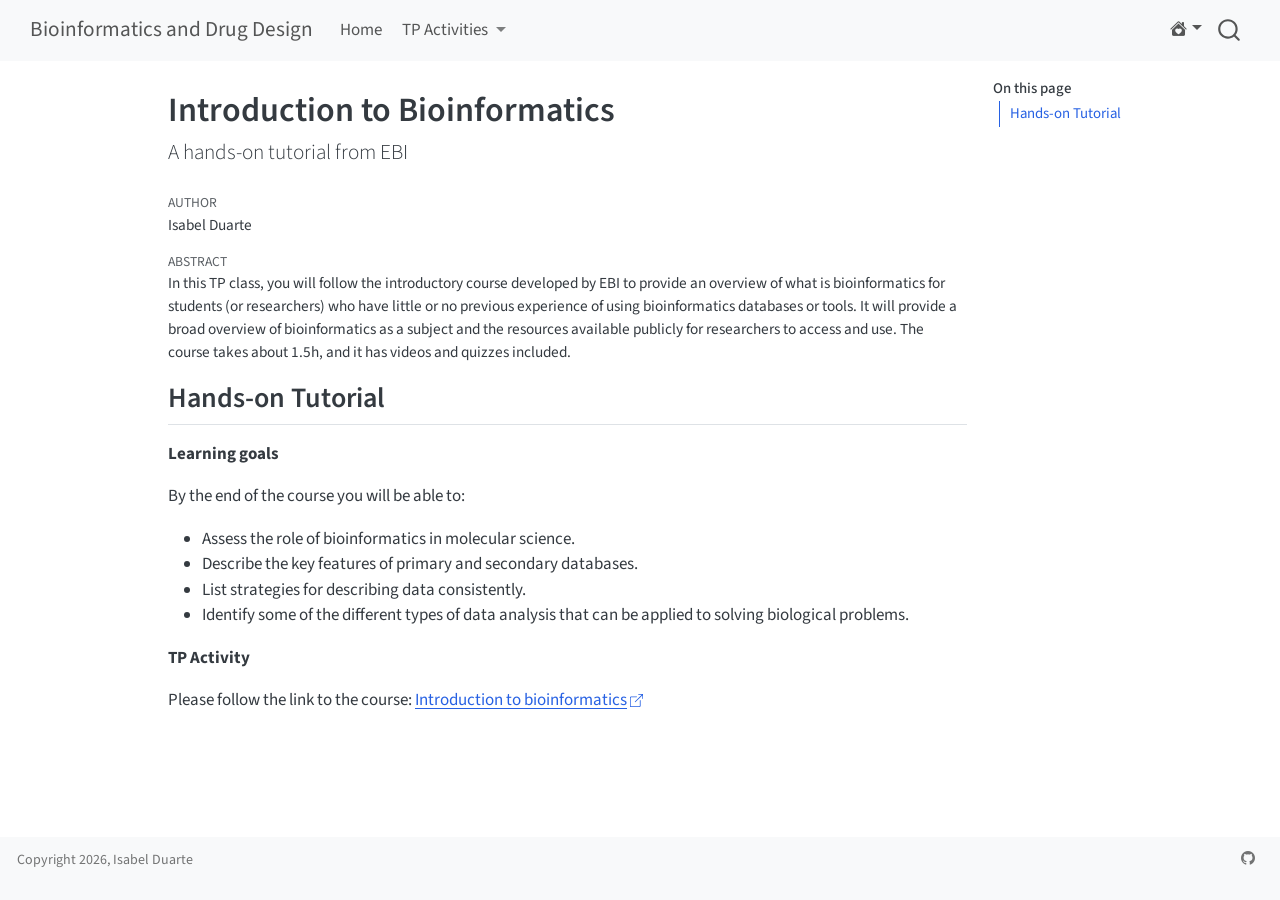
==== commit dadaab04: "Add PDB tutorial" ====
--- a/docs/1.bioinf-intro-tutorial.html
+++ b/docs/1.bioinf-intro-tutorial.html
@@ -2,7 +2,7 @@
 <html xmlns="http://www.w3.org/1999/xhtml" lang="en" xml:lang="en"><head>
 
 <meta charset="utf-8">
-<meta name="generator" content="quarto-1.5.57">
+<meta name="generator" content="quarto-1.10.18">
 
 <meta name="viewport" content="width=device-width, initial-scale=1.0, user-scalable=yes">
 
@@ -10,10 +10,16 @@
 
 <title>Introduction to Bioinformatics – Bioinformatics and Drug Design</title>
 <style>
-code{white-space: pre-wrap;}
+/* Default styles provided by pandoc.
+** See https://pandoc.org/MANUAL.html#variables-for-html for config info.
+*/
 span.smallcaps{font-variant: small-caps;}
-div.columns{display: flex; gap: min(4vw, 1.5em);}
-div.column{flex: auto; overflow-x: auto;}
+div.columns{display: flex; gap: 1.5em;}
+div.column{flex: auto;}
+@media screen {
+div.columns{gap: min(4vw, 1.5em);}
+div.column{overflow-x: auto;}
+}
 div.hanging-indent{margin-left: 1.5em; text-indent: -1.5em;}
 ul.task-list{list-style: none;}
 ul.task-list li input[type="checkbox"] {
@@ -31,15 +37,16 @@
 <script src="site_libs/quarto-search/fuse.min.js"></script>
 <script src="site_libs/quarto-search/quarto-search.js"></script>
 <meta name="quarto:offset" content="./">
-<script src="site_libs/quarto-html/quarto.js"></script>
+<script src="site_libs/quarto-html/quarto.js" type="module"></script>
+<script src="site_libs/quarto-html/tabsets/tabsets.js" type="module"></script>
 <script src="site_libs/quarto-html/popper.min.js"></script>
 <script src="site_libs/quarto-html/tippy.umd.min.js"></script>
 <script src="site_libs/quarto-html/anchor.min.js"></script>
 <link href="site_libs/quarto-html/tippy.css" rel="stylesheet">
-<link href="site_libs/quarto-html/quarto-syntax-highlighting.css" rel="stylesheet" id="quarto-text-highlighting-styles">
+<link href="site_libs/quarto-html/quarto-syntax-highlighting-64a204ab8560d761af7679ceaba22944.css" rel="stylesheet" id="quarto-text-highlighting-styles">
 <script src="site_libs/bootstrap/bootstrap.min.js"></script>
 <link href="site_libs/bootstrap/bootstrap-icons.css" rel="stylesheet">
-<link href="site_libs/bootstrap/bootstrap.min.css" rel="stylesheet" id="quarto-bootstrap" data-mode="light">
+<link href="site_libs/bootstrap/bootstrap-83ab476c863e17697e9685ff7eb1a190.min.css" rel="stylesheet" append-hash="true" id="quarto-bootstrap" data-mode="light">
 <script id="quarto-search-options" type="application/json">{
   "location": "navbar",
   "copy-button": false,
@@ -73,7 +80,7 @@
 <link rel="stylesheet" href="styles.css">
 </head>
 
-<body class="nav-fixed">
+<body class="nav-fixed quarto-light">
 
 <div id="quarto-search-results"></div>
   <header id="quarto-header" class="headroom fixed-top">
@@ -115,6 +122,7 @@
     <a class="dropdown-item" href="./3.uniprot-tutorial.html">
  <span class="dropdown-text">One protein along the UniProt page</span></a>
   </li>  
+        <li class="dropdown-header">4.pdb-tutorial.qmd</li>
     </ul>
   </li>
 </ul>
@@ -200,246 +208,250 @@
 
 <a onclick="window.scrollTo(0, 0); return false;" role="button" id="quarto-back-to-top"><i class="bi bi-arrow-up"></i> Back to top</a></main> <!-- /main -->
 <script id="quarto-html-after-body" type="application/javascript">
-window.document.addEventListener("DOMContentLoaded", function (event) {
-  const toggleBodyColorMode = (bsSheetEl) => {
-    const mode = bsSheetEl.getAttribute("data-mode");
-    const bodyEl = window.document.querySelector("body");
-    if (mode === "dark") {
-      bodyEl.classList.add("quarto-dark");
-      bodyEl.classList.remove("quarto-light");
-    } else {
-      bodyEl.classList.add("quarto-light");
-      bodyEl.classList.remove("quarto-dark");
-    }
-  }
-  const toggleBodyColorPrimary = () => {
-    const bsSheetEl = window.document.querySelector("link#quarto-bootstrap");
-    if (bsSheetEl) {
-      toggleBodyColorMode(bsSheetEl);
-    }
-  }
-  toggleBodyColorPrimary();  
-  const icon = "";
-  const anchorJS = new window.AnchorJS();
-  anchorJS.options = {
-    placement: 'right',
-    icon: icon
-  };
-  anchorJS.add('.anchored');
-  const isCodeAnnotation = (el) => {
-    for (const clz of el.classList) {
-      if (clz.startsWith('code-annotation-')) {                     
-        return true;
-      }
-    }
-    return false;
-  }
-  const onCopySuccess = function(e) {
-    // button target
-    const button = e.trigger;
-    // don't keep focus
-    button.blur();
-    // flash "checked"
-    button.classList.add('code-copy-button-checked');
-    var currentTitle = button.getAttribute("title");
-    button.setAttribute("title", "Copied!");
-    let tooltip;
-    if (window.bootstrap) {
-      button.setAttribute("data-bs-toggle", "tooltip");
-      button.setAttribute("data-bs-placement", "left");
-      button.setAttribute("data-bs-title", "Copied!");
-      tooltip = new bootstrap.Tooltip(button, 
-        { trigger: "manual", 
-          customClass: "code-copy-button-tooltip",
-          offset: [0, -8]});
-      tooltip.show();    
-    }
-    setTimeout(function() {
-      if (tooltip) {
-        tooltip.hide();
-        button.removeAttribute("data-bs-title");
-        button.removeAttribute("data-bs-toggle");
-        button.removeAttribute("data-bs-placement");
-      }
-      button.setAttribute("title", currentTitle);
-      button.classList.remove('code-copy-button-checked');
-    }, 1000);
-    // clear code selection
-    e.clearSelection();
-  }
-  const getTextToCopy = function(trigger) {
-      const codeEl = trigger.previousElementSibling.cloneNode(true);
+  window.document.addEventListener("DOMContentLoaded", function (event) {
+    const icon = "";
+    const anchorJS = new window.AnchorJS();
+    anchorJS.options = {
+      placement: 'right',
+      icon: icon
+    };
+    anchorJS.add('.anchored');
+    const isCodeAnnotation = (el) => {
+      for (const clz of el.classList) {
+        if (clz.startsWith('code-annotation-')) {                     
+          return true;
+        }
+      }
+      return false;
+    }
+    const onCopySuccess = function(e) {
+      // button target
+      const button = e.trigger;
+      // don't keep focus
+      button.blur();
+      // flash "checked"
+      button.classList.add('code-copy-button-checked');
+      var currentTitle = button.getAttribute("title");
+      button.setAttribute("title", "Copied!");
+      let tooltip;
+      if (window.bootstrap) {
+        button.setAttribute("data-bs-toggle", "tooltip");
+        button.setAttribute("data-bs-placement", "left");
+        button.setAttribute("data-bs-title", "Copied!");
+        tooltip = new bootstrap.Tooltip(button, 
+          { trigger: "manual", 
+            customClass: "code-copy-button-tooltip",
+            offset: [0, -8]});
+        tooltip.show();    
+      }
+      setTimeout(function() {
+        if (tooltip) {
+          tooltip.hide();
+          button.removeAttribute("data-bs-title");
+          button.removeAttribute("data-bs-toggle");
+          button.removeAttribute("data-bs-placement");
+        }
+        button.setAttribute("title", currentTitle);
+        button.classList.remove('code-copy-button-checked');
+      }, 1000);
+      // clear code selection
+      e.clearSelection();
+    }
+    const getTextToCopy = function(trigger) {
+      const outerScaffold = trigger.parentElement.cloneNode(true);
+      const codeEl = outerScaffold.querySelector('code');
       for (const childEl of codeEl.children) {
         if (isCodeAnnotation(childEl)) {
           childEl.remove();
         }
       }
       return codeEl.innerText;
-  }
-  const clipboard = new window.ClipboardJS('.code-copy-button:not([data-in-quarto-modal])', {
-    text: getTextToCopy
-  });
-  clipboard.on('success', onCopySuccess);
-  if (window.document.getElementById('quarto-embedded-source-code-modal')) {
-    // For code content inside modals, clipBoardJS needs to be initialized with a container option
-    // TODO: Check when it could be a function (https://github.com/zenorocha/clipboard.js/issues/860)
-    const clipboardModal = new window.ClipboardJS('.code-copy-button[data-in-quarto-modal]', {
-      text: getTextToCopy,
-      container: window.document.getElementById('quarto-embedded-source-code-modal')
+    }
+    const clipboard = new window.ClipboardJS('.code-copy-button:not([data-in-quarto-modal])', {
+      text: getTextToCopy
     });
-    clipboardModal.on('success', onCopySuccess);
-  }
-    var localhostRegex = new RegExp(/^(?:http|https):\/\/localhost\:?[0-9]*\//);
-    var mailtoRegex = new RegExp(/^mailto:/);
-      var filterRegex = new RegExp('/' + window.location.host + '/');
-    var isInternal = (href) => {
-        return filterRegex.test(href) || localhostRegex.test(href) || mailtoRegex.test(href);
-    }
-    // Inspect non-navigation links and adorn them if external
- 	var links = window.document.querySelectorAll('a[href]:not(.nav-link):not(.navbar-brand):not(.toc-action):not(.sidebar-link):not(.sidebar-item-toggle):not(.pagination-link):not(.no-external):not([aria-hidden]):not(.dropdown-item):not(.quarto-navigation-tool):not(.about-link)');
-    for (var i=0; i<links.length; i++) {
-      const link = links[i];
-      if (!isInternal(link.href)) {
-        // undo the damage that might have been done by quarto-nav.js in the case of
-        // links that we want to consider external
-        if (link.dataset.originalHref !== undefined) {
-          link.href = link.dataset.originalHref;
-        }
-          // target, if specified
-          link.setAttribute("target", "_blank");
-          if (link.getAttribute("rel") === null) {
-            link.setAttribute("rel", "noopener");
-          }
-          // default icon
-          link.classList.add("external");
-      }
-    }
-  function tippyHover(el, contentFn, onTriggerFn, onUntriggerFn) {
-    const config = {
-      allowHTML: true,
-      maxWidth: 500,
-      delay: 100,
-      arrow: false,
-      appendTo: function(el) {
-          return el.parentElement;
-      },
-      interactive: true,
-      interactiveBorder: 10,
-      theme: 'quarto',
-      placement: 'bottom-start',
-    };
-    if (contentFn) {
-      config.content = contentFn;
-    }
-    if (onTriggerFn) {
-      config.onTrigger = onTriggerFn;
-    }
-    if (onUntriggerFn) {
-      config.onUntrigger = onUntriggerFn;
-    }
-    window.tippy(el, config); 
-  }
-  const noterefs = window.document.querySelectorAll('a[role="doc-noteref"]');
-  for (var i=0; i<noterefs.length; i++) {
-    const ref = noterefs[i];
-    tippyHover(ref, function() {
-      // use id or data attribute instead here
-      let href = ref.getAttribute('data-footnote-href') || ref.getAttribute('href');
-      try { href = new URL(href).hash; } catch {}
-      const id = href.replace(/^#\/?/, "");
-      const note = window.document.getElementById(id);
-      if (note) {
-        return note.innerHTML;
+    clipboard.on('success', onCopySuccess);
+    if (window.document.getElementById('quarto-embedded-source-code-modal')) {
+      const clipboardModal = new window.ClipboardJS('.code-copy-button[data-in-quarto-modal]', {
+        text: getTextToCopy,
+        container: window.document.getElementById('quarto-embedded-source-code-modal')
+      });
+      clipboardModal.on('success', onCopySuccess);
+    }
+      var localhostRegex = new RegExp(/^(?:http|https):\/\/localhost\:?[0-9]*\//);
+      var mailtoRegex = new RegExp(/^mailto:/);
+        var filterRegex = new RegExp('/' + window.location.host + '/');
+      var isInternal = (href) => {
+          return filterRegex.test(href) || localhostRegex.test(href) || mailtoRegex.test(href);
+      }
+      // Inspect non-navigation links and adorn them if external
+     var links = window.document.querySelectorAll('a[href]:not(.nav-link):not(.navbar-brand):not(.toc-action):not(.sidebar-link):not(.sidebar-item-toggle):not(.pagination-link):not(.no-external):not([aria-hidden]):not(.dropdown-item):not(.quarto-navigation-tool):not(.about-link)');
+      for (var i=0; i<links.length; i++) {
+        const link = links[i];
+        if (!isInternal(link.href)) {
+          // undo the damage that might have been done by quarto-nav.js in the case of
+          // links that we want to consider external
+          if (link.dataset.originalHref !== undefined) {
+            link.href = link.dataset.originalHref;
+          }
+            // target, if specified
+            link.setAttribute("target", "_blank");
+            if (link.getAttribute("rel") === null) {
+              link.setAttribute("rel", "noopener");
+            }
+            // default icon
+            link.classList.add("external");
+        }
+      }
+    function tippyHover(el, contentFn, onTriggerFn, onUntriggerFn) {
+      const config = {
+        allowHTML: true,
+        maxWidth: 500,
+        delay: 100,
+        arrow: false,
+        appendTo: function(el) {
+            return el.parentElement;
+        },
+        interactive: true,
+        interactiveBorder: 10,
+        theme: 'quarto',
+        placement: 'bottom-start',
+      };
+      if (contentFn) {
+        config.content = contentFn;
+      }
+      if (onTriggerFn) {
+        config.onTrigger = onTriggerFn;
+      }
+      if (onUntriggerFn) {
+        config.onUntrigger = onUntriggerFn;
+      }
+      window.tippy(el, config); 
+    }
+    const noterefs = window.document.querySelectorAll('a[role="doc-noteref"]');
+    for (var i=0; i<noterefs.length; i++) {
+      const ref = noterefs[i];
+      tippyHover(ref, function() {
+        // use id or data attribute instead here
+        let href = ref.getAttribute('data-footnote-href') || ref.getAttribute('href');
+        try { href = new URL(href).hash; } catch {}
+        const id = href.replace(/^#\/?/, "");
+        const note = window.document.getElementById(id);
+        if (note) {
+          return note.innerHTML;
+        } else {
+          return "";
+        }
+      });
+    }
+    const xrefs = window.document.querySelectorAll('a.quarto-xref');
+    const processXRef = (id, note) => {
+      // Strip column container classes
+      const stripColumnClz = (el) => {
+        el.classList.remove("page-full", "page-columns");
+        if (el.children) {
+          for (const child of el.children) {
+            stripColumnClz(child);
+          }
+        }
+      }
+      stripColumnClz(note)
+      if (id === null || id.startsWith('sec-')) {
+        // Special case sections, only their first couple elements
+        const container = document.createElement("div");
+        if (note.children && note.children.length > 2) {
+          container.appendChild(note.children[0].cloneNode(true));
+          for (let i = 1; i < note.children.length; i++) {
+            const child = note.children[i];
+            if (child.tagName === "P" && child.innerText === "") {
+              continue;
+            } else {
+              container.appendChild(child.cloneNode(true));
+              break;
+            }
+          }
+          if (window.Quarto?.typesetMath) {
+            window.Quarto.typesetMath(container);
+          }
+          return container.innerHTML
+        } else {
+          if (window.Quarto?.typesetMath) {
+            window.Quarto.typesetMath(note);
+          }
+          return note.innerHTML;
+        }
       } else {
-        return "";
-      }
-    });
-  }
-  const xrefs = window.document.querySelectorAll('a.quarto-xref');
-  const processXRef = (id, note) => {
-    // Strip column container classes
-    const stripColumnClz = (el) => {
-      el.classList.remove("page-full", "page-columns");
-      if (el.children) {
-        for (const child of el.children) {
-          stripColumnClz(child);
-        }
-      }
-    }
-    stripColumnClz(note)
-    if (id === null || id.startsWith('sec-')) {
-      // Special case sections, only their first couple elements
-      const container = document.createElement("div");
-      if (note.children && note.children.length > 2) {
-        container.appendChild(note.children[0].cloneNode(true));
-        for (let i = 1; i < note.children.length; i++) {
-          const child = note.children[i];
-          if (child.tagName === "P" && child.innerText === "") {
-            continue;
-          } else {
-            container.appendChild(child.cloneNode(true));
-            break;
-          }
-        }
-        if (window.Quarto?.typesetMath) {
-          window.Quarto.typesetMath(container);
-        }
-        return container.innerHTML
-      } else {
+        // Remove any anchor links if they are present
+        const anchorLink = note.querySelector('a.anchorjs-link');
+        if (anchorLink) {
+          anchorLink.remove();
+        }
         if (window.Quarto?.typesetMath) {
           window.Quarto.typesetMath(note);
         }
-        return note.innerHTML;
-      }
-    } else {
-      // Remove any anchor links if they are present
-      const anchorLink = note.querySelector('a.anchorjs-link');
-      if (anchorLink) {
-        anchorLink.remove();
-      }
-      if (window.Quarto?.typesetMath) {
-        window.Quarto.typesetMath(note);
-      }
-      // TODO in 1.5, we should make sure this works without a callout special case
-      if (note.classList.contains("callout")) {
-        return note.outerHTML;
-      } else {
-        return note.innerHTML;
-      }
-    }
-  }
-  for (var i=0; i<xrefs.length; i++) {
-    const xref = xrefs[i];
-    tippyHover(xref, undefined, function(instance) {
-      instance.disable();
-      let url = xref.getAttribute('href');
-      let hash = undefined; 
-      if (url.startsWith('#')) {
-        hash = url;
-      } else {
-        try { hash = new URL(url).hash; } catch {}
-      }
-      if (hash) {
-        const id = hash.replace(/^#\/?/, "");
-        const note = window.document.getElementById(id);
-        if (note !== null) {
-          try {
-            const html = processXRef(id, note.cloneNode(true));
-            instance.setContent(html);
-          } finally {
-            instance.enable();
-            instance.show();
-          }
+        if (note.classList.contains("callout")) {
+          return note.outerHTML;
         } else {
-          // See if we can fetch this
-          fetch(url.split('#')[0])
+          return note.innerHTML;
+        }
+      }
+    }
+    for (var i=0; i<xrefs.length; i++) {
+      const xref = xrefs[i];
+      tippyHover(xref, undefined, function(instance) {
+        instance.disable();
+        let url = xref.getAttribute('href');
+        let hash = undefined; 
+        if (url.startsWith('#')) {
+          hash = url;
+        } else {
+          try { hash = new URL(url).hash; } catch {}
+        }
+        if (hash) {
+          const id = hash.replace(/^#\/?/, "");
+          const note = window.document.getElementById(id);
+          if (note !== null) {
+            try {
+              const html = processXRef(id, note.cloneNode(true));
+              instance.setContent(html);
+            } finally {
+              instance.enable();
+              instance.show();
+            }
+          } else {
+            // See if we can fetch this
+            fetch(url.split('#')[0])
+            .then(res => res.text())
+            .then(html => {
+              const parser = new DOMParser();
+              const htmlDoc = parser.parseFromString(html, "text/html");
+              const note = htmlDoc.getElementById(id);
+              if (note !== null) {
+                const html = processXRef(id, note);
+                instance.setContent(html);
+              } 
+            }).finally(() => {
+              instance.enable();
+              instance.show();
+            });
+          }
+        } else {
+          // See if we can fetch a full url (with no hash to target)
+          // This is a special case and we should probably do some content thinning / targeting
+          fetch(url)
           .then(res => res.text())
           .then(html => {
             const parser = new DOMParser();
             const htmlDoc = parser.parseFromString(html, "text/html");
-            const note = htmlDoc.getElementById(id);
+            const note = htmlDoc.querySelector('main.content');
             if (note !== null) {
-              const html = processXRef(id, note);
+              // This should only happen for chapter cross references
+              // (since there is no id in the URL)
+              // remove the first header
+              if (note.children.length > 0 && note.children[0].tagName === "HEADER") {
+                note.children[0].remove();
+              }
+              const html = processXRef(null, note);
               instance.setContent(html);
             } 
           }).finally(() => {
@@ -447,185 +459,161 @@
             instance.show();
           });
         }
+      }, function(instance) {
+      });
+    }
+        let selectedAnnoteEl;
+        const selectorForAnnotation = ( cell, annotation) => {
+          let cellAttr = 'data-code-cell="' + cell + '"';
+          let lineAttr = 'data-code-annotation="' +  annotation + '"';
+          const selector = 'span[' + cellAttr + '][' + lineAttr + ']';
+          return selector;
+        }
+        const selectCodeLines = (annoteEl) => {
+          const doc = window.document;
+          const targetCell = annoteEl.getAttribute("data-target-cell");
+          const targetAnnotation = annoteEl.getAttribute("data-target-annotation");
+          const annoteSpan = window.document.querySelector(selectorForAnnotation(targetCell, targetAnnotation));
+          const lines = annoteSpan.getAttribute("data-code-lines").split(",");
+          const lineIds = lines.map((line) => {
+            return targetCell + "-" + line;
+          })
+          let top = null;
+          let height = null;
+          let parent = null;
+          if (lineIds.length > 0) {
+              //compute the position of the single el (top and bottom and make a div)
+              const el = window.document.getElementById(lineIds[0]);
+              top = el.offsetTop;
+              height = el.offsetHeight;
+              parent = el.parentElement.parentElement;
+            if (lineIds.length > 1) {
+              const lastEl = window.document.getElementById(lineIds[lineIds.length - 1]);
+              const bottom = lastEl.offsetTop + lastEl.offsetHeight;
+              height = bottom - top;
+            }
+            if (top !== null && height !== null && parent !== null) {
+              // cook up a div (if necessary) and position it 
+              let div = window.document.getElementById("code-annotation-line-highlight");
+              if (div === null) {
+                div = window.document.createElement("div");
+                div.setAttribute("id", "code-annotation-line-highlight");
+                div.style.position = 'absolute';
+                parent.appendChild(div);
+              }
+              div.style.top = top - 2 + "px";
+              div.style.height = height + 4 + "px";
+              div.style.left = 0;
+              let gutterDiv = window.document.getElementById("code-annotation-line-highlight-gutter");
+              if (gutterDiv === null) {
+                gutterDiv = window.document.createElement("div");
+                gutterDiv.setAttribute("id", "code-annotation-line-highlight-gutter");
+                gutterDiv.style.position = 'absolute';
+                const codeCell = window.document.getElementById(targetCell);
+                const gutter = codeCell.querySelector('.code-annotation-gutter');
+                gutter.appendChild(gutterDiv);
+              }
+              gutterDiv.style.top = top - 2 + "px";
+              gutterDiv.style.height = height + 4 + "px";
+            }
+            selectedAnnoteEl = annoteEl;
+          }
+        };
+        const unselectCodeLines = () => {
+          const elementsIds = ["code-annotation-line-highlight", "code-annotation-line-highlight-gutter"];
+          elementsIds.forEach((elId) => {
+            const div = window.document.getElementById(elId);
+            if (div) {
+              div.remove();
+            }
+          });
+          selectedAnnoteEl = undefined;
+        };
+          // Handle positioning of the toggle
+      window.addEventListener(
+        "resize",
+        throttle(() => {
+          elRect = undefined;
+          if (selectedAnnoteEl) {
+            selectCodeLines(selectedAnnoteEl);
+          }
+        }, 10)
+      );
+      function throttle(fn, ms) {
+      let throttle = false;
+      let timer;
+        return (...args) => {
+          if(!throttle) { // first call gets through
+              fn.apply(this, args);
+              throttle = true;
+          } else { // all the others get throttled
+              if(timer) clearTimeout(timer); // cancel #2
+              timer = setTimeout(() => {
+                fn.apply(this, args);
+                timer = throttle = false;
+              }, ms);
+          }
+        };
+      }
+        // Attach click handler to the DT
+        const annoteDls = window.document.querySelectorAll('dt[data-target-cell]');
+        for (const annoteDlNode of annoteDls) {
+          annoteDlNode.addEventListener('click', (event) => {
+            const clickedEl = event.target;
+            if (clickedEl !== selectedAnnoteEl) {
+              unselectCodeLines();
+              const activeEl = window.document.querySelector('dt[data-target-cell].code-annotation-active');
+              if (activeEl) {
+                activeEl.classList.remove('code-annotation-active');
+              }
+              selectCodeLines(clickedEl);
+              clickedEl.classList.add('code-annotation-active');
+            } else {
+              // Unselect the line
+              unselectCodeLines();
+              clickedEl.classList.remove('code-annotation-active');
+            }
+          });
+        }
+    const findCites = (el) => {
+      const parentEl = el.parentElement;
+      if (parentEl) {
+        const cites = parentEl.dataset.cites;
+        if (cites) {
+          return {
+            el,
+            cites: cites.split(' ')
+          };
+        } else {
+          return findCites(el.parentElement)
+        }
       } else {
-        // See if we can fetch a full url (with no hash to target)
-        // This is a special case and we should probably do some content thinning / targeting
-        fetch(url)
-        .then(res => res.text())
-        .then(html => {
-          const parser = new DOMParser();
-          const htmlDoc = parser.parseFromString(html, "text/html");
-          const note = htmlDoc.querySelector('main.content');
-          if (note !== null) {
-            // This should only happen for chapter cross references
-            // (since there is no id in the URL)
-            // remove the first header
-            if (note.children.length > 0 && note.children[0].tagName === "HEADER") {
-              note.children[0].remove();
-            }
-            const html = processXRef(null, note);
-            instance.setContent(html);
-          } 
-        }).finally(() => {
-          instance.enable();
-          instance.show();
+        return undefined;
+      }
+    };
+    var bibliorefs = window.document.querySelectorAll('a[role="doc-biblioref"]');
+    for (var i=0; i<bibliorefs.length; i++) {
+      const ref = bibliorefs[i];
+      const citeInfo = findCites(ref);
+      if (citeInfo) {
+        tippyHover(citeInfo.el, function() {
+          var popup = window.document.createElement('div');
+          citeInfo.cites.forEach(function(cite) {
+            var citeDiv = window.document.createElement('div');
+            citeDiv.classList.add('hanging-indent');
+            citeDiv.classList.add('csl-entry');
+            var biblioDiv = window.document.getElementById('ref-' + cite);
+            if (biblioDiv) {
+              citeDiv.innerHTML = biblioDiv.innerHTML;
+            }
+            popup.appendChild(citeDiv);
+          });
+          return popup.innerHTML;
         });
       }
-    }, function(instance) {
-    });
-  }
-      let selectedAnnoteEl;
-      const selectorForAnnotation = ( cell, annotation) => {
-        let cellAttr = 'data-code-cell="' + cell + '"';
-        let lineAttr = 'data-code-annotation="' +  annotation + '"';
-        const selector = 'span[' + cellAttr + '][' + lineAttr + ']';
-        return selector;
-      }
-      const selectCodeLines = (annoteEl) => {
-        const doc = window.document;
-        const targetCell = annoteEl.getAttribute("data-target-cell");
-        const targetAnnotation = annoteEl.getAttribute("data-target-annotation");
-        const annoteSpan = window.document.querySelector(selectorForAnnotation(targetCell, targetAnnotation));
-        const lines = annoteSpan.getAttribute("data-code-lines").split(",");
-        const lineIds = lines.map((line) => {
-          return targetCell + "-" + line;
-        })
-        let top = null;
-        let height = null;
-        let parent = null;
-        if (lineIds.length > 0) {
-            //compute the position of the single el (top and bottom and make a div)
-            const el = window.document.getElementById(lineIds[0]);
-            top = el.offsetTop;
-            height = el.offsetHeight;
-            parent = el.parentElement.parentElement;
-          if (lineIds.length > 1) {
-            const lastEl = window.document.getElementById(lineIds[lineIds.length - 1]);
-            const bottom = lastEl.offsetTop + lastEl.offsetHeight;
-            height = bottom - top;
-          }
-          if (top !== null && height !== null && parent !== null) {
-            // cook up a div (if necessary) and position it 
-            let div = window.document.getElementById("code-annotation-line-highlight");
-            if (div === null) {
-              div = window.document.createElement("div");
-              div.setAttribute("id", "code-annotation-line-highlight");
-              div.style.position = 'absolute';
-              parent.appendChild(div);
-            }
-            div.style.top = top - 2 + "px";
-            div.style.height = height + 4 + "px";
-            div.style.left = 0;
-            let gutterDiv = window.document.getElementById("code-annotation-line-highlight-gutter");
-            if (gutterDiv === null) {
-              gutterDiv = window.document.createElement("div");
-              gutterDiv.setAttribute("id", "code-annotation-line-highlight-gutter");
-              gutterDiv.style.position = 'absolute';
-              const codeCell = window.document.getElementById(targetCell);
-              const gutter = codeCell.querySelector('.code-annotation-gutter');
-              gutter.appendChild(gutterDiv);
-            }
-            gutterDiv.style.top = top - 2 + "px";
-            gutterDiv.style.height = height + 4 + "px";
-          }
-          selectedAnnoteEl = annoteEl;
-        }
-      };
-      const unselectCodeLines = () => {
-        const elementsIds = ["code-annotation-line-highlight", "code-annotation-line-highlight-gutter"];
-        elementsIds.forEach((elId) => {
-          const div = window.document.getElementById(elId);
-          if (div) {
-            div.remove();
-          }
-        });
-        selectedAnnoteEl = undefined;
-      };
-        // Handle positioning of the toggle
-    window.addEventListener(
-      "resize",
-      throttle(() => {
-        elRect = undefined;
-        if (selectedAnnoteEl) {
-          selectCodeLines(selectedAnnoteEl);
-        }
-      }, 10)
-    );
-    function throttle(fn, ms) {
-    let throttle = false;
-    let timer;
-      return (...args) => {
-        if(!throttle) { // first call gets through
-            fn.apply(this, args);
-            throttle = true;
-        } else { // all the others get throttled
-            if(timer) clearTimeout(timer); // cancel #2
-            timer = setTimeout(() => {
-              fn.apply(this, args);
-              timer = throttle = false;
-            }, ms);
-        }
-      };
-    }
-      // Attach click handler to the DT
-      const annoteDls = window.document.querySelectorAll('dt[data-target-cell]');
-      for (const annoteDlNode of annoteDls) {
-        annoteDlNode.addEventListener('click', (event) => {
-          const clickedEl = event.target;
-          if (clickedEl !== selectedAnnoteEl) {
-            unselectCodeLines();
-            const activeEl = window.document.querySelector('dt[data-target-cell].code-annotation-active');
-            if (activeEl) {
-              activeEl.classList.remove('code-annotation-active');
-            }
-            selectCodeLines(clickedEl);
-            clickedEl.classList.add('code-annotation-active');
-          } else {
-            // Unselect the line
-            unselectCodeLines();
-            clickedEl.classList.remove('code-annotation-active');
-          }
-        });
-      }
-  const findCites = (el) => {
-    const parentEl = el.parentElement;
-    if (parentEl) {
-      const cites = parentEl.dataset.cites;
-      if (cites) {
-        return {
-          el,
-          cites: cites.split(' ')
-        };
-      } else {
-        return findCites(el.parentElement)
-      }
-    } else {
-      return undefined;
-    }
-  };
-  var bibliorefs = window.document.querySelectorAll('a[role="doc-biblioref"]');
-  for (var i=0; i<bibliorefs.length; i++) {
-    const ref = bibliorefs[i];
-    const citeInfo = findCites(ref);
-    if (citeInfo) {
-      tippyHover(citeInfo.el, function() {
-        var popup = window.document.createElement('div');
-        citeInfo.cites.forEach(function(cite) {
-          var citeDiv = window.document.createElement('div');
-          citeDiv.classList.add('hanging-indent');
-          citeDiv.classList.add('csl-entry');
-          var biblioDiv = window.document.getElementById('ref-' + cite);
-          if (biblioDiv) {
-            citeDiv.innerHTML = biblioDiv.innerHTML;
-          }
-          popup.appendChild(citeDiv);
-        });
-        return popup.innerHTML;
-      });
-    }
-  }
-});
-</script>
+    }
+  });
+  </script>
 </div> <!-- /content -->
 <footer class="footer">
   <div class="nav-footer">
--- a/docs/site_libs/quarto-html/quarto-syntax-highlighting-64a204ab8560d761af7679ceaba22944.css
+++ b/docs/site_libs/quarto-html/quarto-syntax-highlighting-64a204ab8560d761af7679ceaba22944.css
@@ -0,0 +1,236 @@
+/* quarto syntax highlight colors */
+:root {
+  --quarto-hl-ot-color: #003B4F;
+  --quarto-hl-at-color: #657422;
+  --quarto-hl-ss-color: #20794D;
+  --quarto-hl-an-color: #5E5E5E;
+  --quarto-hl-fu-color: #4758AB;
+  --quarto-hl-st-color: #20794D;
+  --quarto-hl-cf-color: #003B4F;
+  --quarto-hl-op-color: #5E5E5E;
+  --quarto-hl-er-color: #AD0000;
+  --quarto-hl-bn-color: #AD0000;
+  --quarto-hl-al-color: #AD0000;
+  --quarto-hl-va-color: #111111;
+  --quarto-hl-bu-color: inherit;
+  --quarto-hl-ex-color: inherit;
+  --quarto-hl-pp-color: #AD0000;
+  --quarto-hl-in-color: #5E5E5E;
+  --quarto-hl-vs-color: #20794D;
+  --quarto-hl-wa-color: #5E5E5E;
+  --quarto-hl-do-color: #5E5E5E;
+  --quarto-hl-im-color: #00769E;
+  --quarto-hl-ch-color: #20794D;
+  --quarto-hl-dt-color: #AD0000;
+  --quarto-hl-fl-color: #AD0000;
+  --quarto-hl-co-color: #5E5E5E;
+  --quarto-hl-cv-color: #5E5E5E;
+  --quarto-hl-cn-color: #8f5902;
+  --quarto-hl-sc-color: #5E5E5E;
+  --quarto-hl-dv-color: #AD0000;
+  --quarto-hl-kw-color: #003B4F;
+}
+
+/* other quarto variables */
+:root {
+  --quarto-font-monospace: SFMono-Regular, Menlo, Monaco, Consolas, "Liberation Mono", "Courier New", monospace;
+}
+
+/* syntax highlight based on Pandoc's rules */
+pre > code.sourceCode > span {
+  color: #003B4F;
+}
+
+code.sourceCode > span {
+  color: #003B4F;
+}
+
+div.sourceCode,
+div.sourceCode pre.sourceCode {
+  color: #003B4F;
+}
+
+/* Normal */
+code span {
+  color: #003B4F;
+}
+
+/* Alert */
+code span.al {
+  color: #AD0000;
+  font-style: inherit;
+}
+
+/* Annotation */
+code span.an {
+  color: #5E5E5E;
+  font-style: inherit;
+}
+
+/* Attribute */
+code span.at {
+  color: #657422;
+  font-style: inherit;
+}
+
+/* BaseN */
+code span.bn {
+  color: #AD0000;
+  font-style: inherit;
+}
+
+/* BuiltIn */
+code span.bu {
+  font-style: inherit;
+}
+
+/* ControlFlow */
+code span.cf {
+  color: #003B4F;
+  font-weight: bold;
+  font-style: inherit;
+}
+
+/* Char */
+code span.ch {
+  color: #20794D;
+  font-style: inherit;
+}
+
+/* Constant */
+code span.cn {
+  color: #8f5902;
+  font-style: inherit;
+}
+
+/* Comment */
+code span.co {
+  color: #5E5E5E;
+  font-style: inherit;
+}
+
+/* CommentVar */
+code span.cv {
+  color: #5E5E5E;
+  font-style: italic;
+}
+
+/* Documentation */
+code span.do {
+  color: #5E5E5E;
+  font-style: italic;
+}
+
+/* DataType */
+code span.dt {
+  color: #AD0000;
+  font-style: inherit;
+}
+
+/* DecVal */
+code span.dv {
+  color: #AD0000;
+  font-style: inherit;
+}
+
+/* Error */
+code span.er {
+  color: #AD0000;
+  font-style: inherit;
+}
+
+/* Extension */
+code span.ex {
+  font-style: inherit;
+}
+
+/* Float */
+code span.fl {
+  color: #AD0000;
+  font-style: inherit;
+}
+
+/* Function */
+code span.fu {
+  color: #4758AB;
+  font-style: inherit;
+}
+
+/* Import */
+code span.im {
+  color: #00769E;
+  font-style: inherit;
+}
+
+/* Information */
+code span.in {
+  color: #5E5E5E;
+  font-style: inherit;
+}
+
+/* Keyword */
+code span.kw {
+  color: #003B4F;
+  font-weight: bold;
+  font-style: inherit;
+}
+
+/* Operator */
+code span.op {
+  color: #5E5E5E;
+  font-style: inherit;
+}
+
+/* Other */
+code span.ot {
+  color: #003B4F;
+  font-style: inherit;
+}
+
+/* Preprocessor */
+code span.pp {
+  color: #AD0000;
+  font-style: inherit;
+}
+
+/* SpecialChar */
+code span.sc {
+  color: #5E5E5E;
+  font-style: inherit;
+}
+
+/* SpecialString */
+code span.ss {
+  color: #20794D;
+  font-style: inherit;
+}
+
+/* String */
+code span.st {
+  color: #20794D;
+  font-style: inherit;
+}
+
+/* Variable */
+code span.va {
+  color: #111111;
+  font-style: inherit;
+}
+
+/* VerbatimString */
+code span.vs {
+  color: #20794D;
+  font-style: inherit;
+}
+
+/* Warning */
+code span.wa {
+  color: #5E5E5E;
+  font-style: italic;
+}
+
+.prevent-inlining {
+  content: "</";
+}
+
+/*# sourceMappingURL=9d8d5bb603a83b8298b89080a598c93b.css.map */
